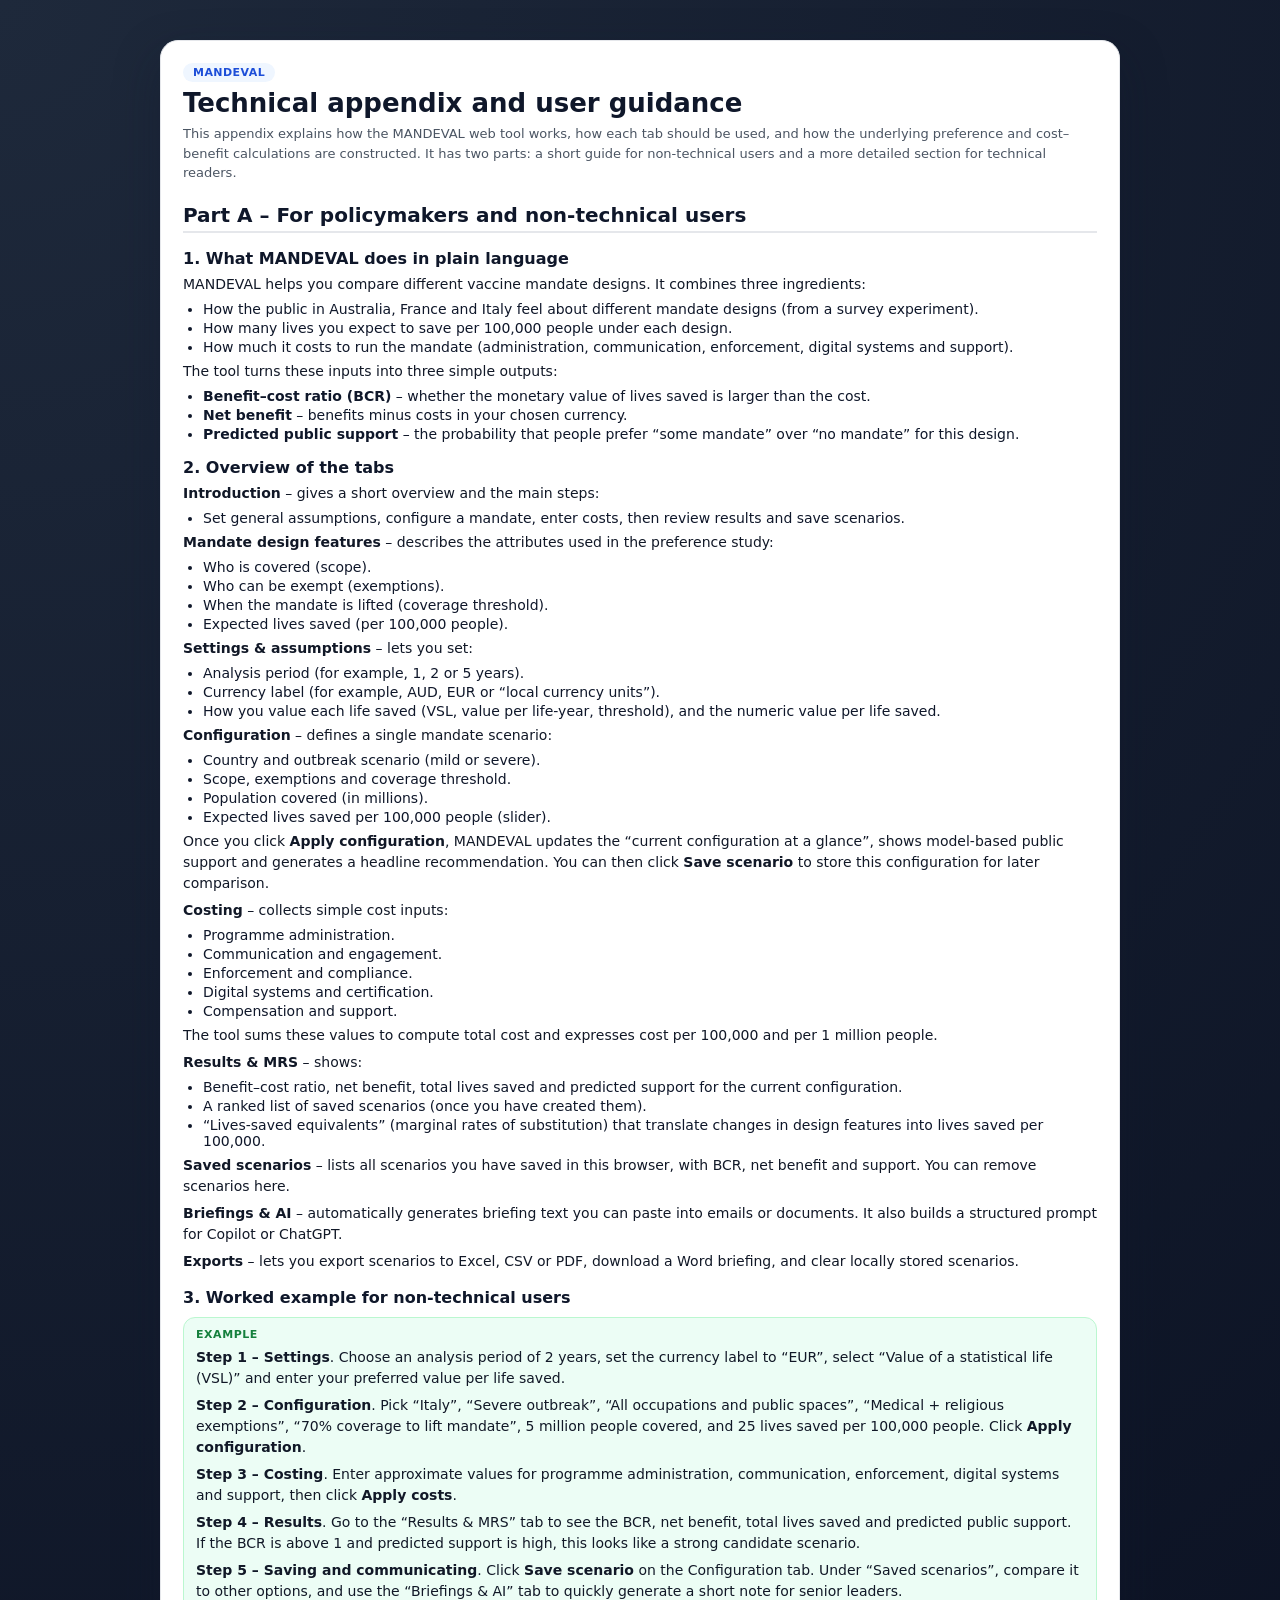
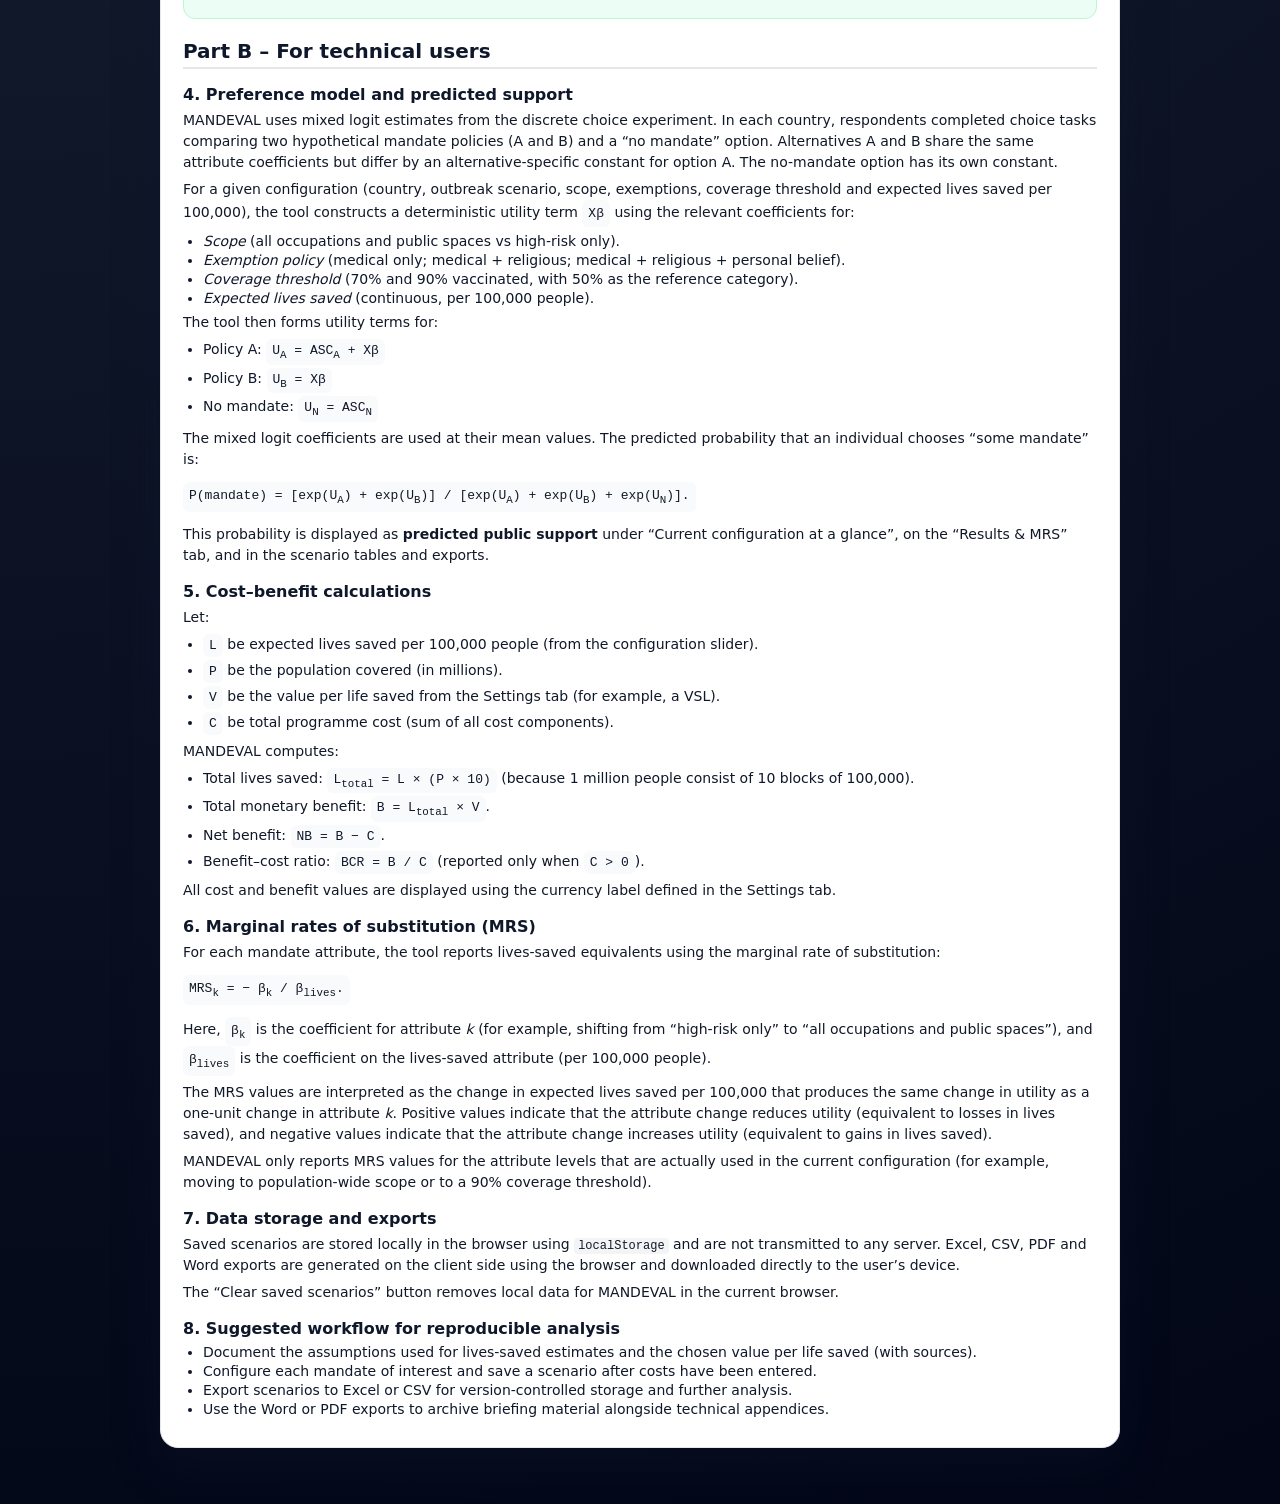
==== technical-appendix.html @ 9d7cfd08 "Add files via upload" ====
<!DOCTYPE html>
<html lang="en">
<head>
  <meta charset="UTF-8">
  <title>MANDEVAL technical appendix</title>
  <meta name="viewport" content="width=device-width, initial-scale=1">
  <style>
    :root {
      --bg: #0F172A;
      --card: #FFFFFF;
      --muted: #6B7280;
      --accent: #2563EB;
    }
    body {
      margin: 0;
      font-family: system-ui, -apple-system, BlinkMacSystemFont, "Segoe UI", sans-serif;
      background: radial-gradient(circle at top left, #1E293B, #020617);
      color: #0F172A;
    }
    .shell {
      max-width: 960px;
      margin: 24px auto 40px;
      padding: 16px;
    }
    .page-card {
      background-color: var(--card);
      border-radius: 18px;
      padding: 20px 22px 24px;
      box-shadow: 0 18px 45px rgba(15, 23, 42, 0.35);
      border: 1px solid #E5E7EB;
    }
    h1 {
      font-size: 26px;
      margin: 0 0 6px;
    }
    h2 {
      font-size: 20px;
      margin: 20px 0 8px;
      border-bottom: 2px solid #E5E7EB;
      padding-bottom: 4px;
    }
    h3 {
      font-size: 16px;
      margin: 16px 0 6px;
    }
    p {
      font-size: 14px;
      line-height: 1.5;
      color: #111827;
      margin: 6px 0;
    }
    .label-pill {
      display: inline-flex;
      align-items: center;
      gap: 6px;
      padding: 3px 10px;
      border-radius: 999px;
      background-color: #EFF6FF;
      color: #1D4ED8;
      font-size: 11px;
      font-weight: 600;
      text-transform: uppercase;
      letter-spacing: 0.04em;
      margin-bottom: 6px;
    }
    .grid-two {
      display: grid;
      grid-template-columns: 1.4fr 1fr;
      gap: 18px;
      margin-top: 10px;
    }
    .highlight-box {
      border-radius: 12px;
      padding: 10px 12px;
      background: #F9FAFB;
      border: 1px solid #E5E7EB;
      font-size: 13px;
    }
    .pill {
      display: inline-block;
      padding: 2px 9px;
      border-radius: 999px;
      background-color: #EEF2FF;
      color: #4338CA;
      font-size: 11px;
      font-weight: 600;
      text-transform: uppercase;
      letter-spacing: 0.04em;
      margin-bottom: 6px;
    }
    ul {
      margin: 6px 0 6px 20px;
      padding: 0;
      font-size: 14px;
    }
    li {
      margin: 3px 0;
    }
    code {
      font-family: ui-monospace, SFMono-Regular, Menlo, Monaco, Consolas, "Liberation Mono", "Courier New", monospace;
      font-size: 12px;
      background-color: #F3F4F6;
      padding: 1px 4px;
      border-radius: 4px;
    }
    .math {
      font-family: ui-monospace, SFMono-Regular, Menlo, Monaco, Consolas, "Liberation Mono", "Courier New", monospace;
      display: inline-block;
      background-color: #F9FAFB;
      padding: 4px 6px;
      border-radius: 6px;
      font-size: 13px;
    }
    .example-box {
      border-radius: 12px;
      padding: 10px 12px;
      background: #ECFDF5;
      border: 1px solid #BBF7D0;
      font-size: 13px;
      margin-top: 10px;
    }
    .example-tag {
      font-size: 11px;
      font-weight: 600;
      text-transform: uppercase;
      letter-spacing: 0.05em;
      color: #15803D;
      margin-bottom: 2px;
    }
    .tab-name {
      font-weight: 600;
    }
    @media (max-width: 768px){
      .grid-two {
        grid-template-columns: 1fr;
      }
      .page-card {
        padding: 16px 14px 20px;
      }
      .shell {
        padding: 10px;
      }
    }
  </style>
</head>
<body>
  <div class="shell">
    <div class="page-card">
      <div class="label-pill">MANDEVAL</div>
      <h1>Technical appendix and user guidance</h1>
      <p style="font-size:13px;color:#4B5563;">
        This appendix explains how the MANDEVAL web tool works, how each tab should be used, and how
        the underlying preference and cost–benefit calculations are constructed. It has two parts:
        a short guide for non-technical users and a more detailed section for technical readers.
      </p>

      <h2>Part A – For policymakers and non-technical users</h2>

      <h3>1. What MANDEVAL does in plain language</h3>
      <p>
        MANDEVAL helps you compare different vaccine mandate designs. It combines three ingredients:
      </p>
      <ul>
        <li>How the public in Australia, France and Italy feel about different mandate designs (from a survey experiment).</li>
        <li>How many lives you expect to save per 100,000 people under each design.</li>
        <li>How much it costs to run the mandate (administration, communication, enforcement, digital systems and support).</li>
      </ul>
      <p>
        The tool turns these inputs into three simple outputs:
      </p>
      <ul>
        <li><strong>Benefit–cost ratio (BCR)</strong> – whether the monetary value of lives saved is larger than the cost.</li>
        <li><strong>Net benefit</strong> – benefits minus costs in your chosen currency.</li>
        <li><strong>Predicted public support</strong> – the probability that people prefer “some mandate” over “no mandate” for this design.</li>
      </ul>

      <h3>2. Overview of the tabs</h3>

      <p><span class="tab-name">Introduction</span> – gives a short overview and the main steps:</p>
      <ul>
        <li>Set general assumptions, configure a mandate, enter costs, then review results and save scenarios.</li>
      </ul>

      <p><span class="tab-name">Mandate design features</span> – describes the attributes used in the preference study:</p>
      <ul>
        <li>Who is covered (scope).</li>
        <li>Who can be exempt (exemptions).</li>
        <li>When the mandate is lifted (coverage threshold).</li>
        <li>Expected lives saved (per 100,000 people).</li>
      </ul>

      <p><span class="tab-name">Settings &amp; assumptions</span> – lets you set:</p>
      <ul>
        <li>Analysis period (for example, 1, 2 or 5 years).</li>
        <li>Currency label (for example, AUD, EUR or “local currency units”).</li>
        <li>How you value each life saved (VSL, value per life-year, threshold), and the numeric value per life saved.</li>
      </ul>

      <p><span class="tab-name">Configuration</span> – defines a single mandate scenario:</p>
      <ul>
        <li>Country and outbreak scenario (mild or severe).</li>
        <li>Scope, exemptions and coverage threshold.</li>
        <li>Population covered (in millions).</li>
        <li>Expected lives saved per 100,000 people (slider).</li>
      </ul>
      <p>
        Once you click <strong>Apply configuration</strong>, MANDEVAL updates the “current configuration at a glance”,
        shows model-based public support and generates a headline recommendation. You can then click
        <strong>Save scenario</strong> to store this configuration for later comparison.
      </p>

      <p><span class="tab-name">Costing</span> – collects simple cost inputs:</p>
      <ul>
        <li>Programme administration.</li>
        <li>Communication and engagement.</li>
        <li>Enforcement and compliance.</li>
        <li>Digital systems and certification.</li>
        <li>Compensation and support.</li>
      </ul>
      <p>
        The tool sums these values to compute total cost and expresses cost per 100,000 and per 1 million people.
      </p>

      <p><span class="tab-name">Results &amp; MRS</span> – shows:</p>
      <ul>
        <li>Benefit–cost ratio, net benefit, total lives saved and predicted support for the current configuration.</li>
        <li>A ranked list of saved scenarios (once you have created them).</li>
        <li>“Lives-saved equivalents” (marginal rates of substitution) that translate changes in design features into lives saved per 100,000.</li>
      </ul>

      <p><span class="tab-name">Saved scenarios</span> – lists all scenarios you have saved in this browser, with BCR, net benefit and support. You can remove scenarios here.</p>

      <p><span class="tab-name">Briefings &amp; AI</span> – automatically generates briefing text you can paste into emails or documents. It also builds a structured prompt for Copilot or ChatGPT.</p>

      <p><span class="tab-name">Exports</span> – lets you export scenarios to Excel, CSV or PDF, download a Word briefing, and clear locally stored scenarios.</p>

      <h3>3. Worked example for non-technical users</h3>

      <div class="example-box">
        <div class="example-tag">Example</div>
        <p><strong>Step 1 – Settings</strong>. Choose an analysis period of 2 years, set the currency label to “EUR”, select “Value of a statistical life (VSL)” and enter your preferred value per life saved.</p>
        <p><strong>Step 2 – Configuration</strong>. Pick “Italy”, “Severe outbreak”, “All occupations and public spaces”, “Medical + religious exemptions”, “70% coverage to lift mandate”, 5 million people covered, and 25 lives saved per 100,000 people. Click <strong>Apply configuration</strong>.</p>
        <p><strong>Step 3 – Costing</strong>. Enter approximate values for programme administration, communication, enforcement, digital systems and support, then click <strong>Apply costs</strong>.</p>
        <p><strong>Step 4 – Results</strong>. Go to the “Results &amp; MRS” tab to see the BCR, net benefit, total lives saved and predicted public support. If the BCR is above 1 and predicted support is high, this looks like a strong candidate scenario.</p>
        <p><strong>Step 5 – Saving and communicating</strong>. Click <strong>Save scenario</strong> on the Configuration tab. Under “Saved scenarios”, compare it to other options, and use the “Briefings &amp; AI” tab to quickly generate a short note for senior leaders.</p>
      </div>

      <h2>Part B – For technical users</h2>

      <h3>4. Preference model and predicted support</h3>
      <p>
        MANDEVAL uses mixed logit estimates from the discrete choice experiment. In each country,
        respondents completed choice tasks comparing two hypothetical mandate policies (A and B) and a
        “no mandate” option. Alternatives A and B share the same attribute coefficients but differ by an
        alternative-specific constant for option A. The no-mandate option has its own constant.
      </p>
      <p>
        For a given configuration (country, outbreak scenario, scope, exemptions, coverage threshold and
        expected lives saved per 100,000), the tool constructs a deterministic utility term
        <span class="math">Xβ</span> using the relevant coefficients for:
      </p>
      <ul>
        <li><em>Scope</em> (all occupations and public spaces vs high-risk only).</li>
        <li><em>Exemption policy</em> (medical only; medical + religious; medical + religious + personal belief).</li>
        <li><em>Coverage threshold</em> (70% and 90% vaccinated, with 50% as the reference category).</li>
        <li><em>Expected lives saved</em> (continuous, per 100,000 people).</li>
      </ul>
      <p>
        The tool then forms utility terms for:
      </p>
      <ul>
        <li>Policy A: <span class="math">U<sub>A</sub> = ASC<sub>A</sub> + Xβ</span></li>
        <li>Policy B: <span class="math">U<sub>B</sub> = Xβ</span></li>
        <li>No mandate: <span class="math">U<sub>N</sub> = ASC<sub>N</sub></span></li>
      </ul>
      <p>
        The mixed logit coefficients are used at their mean values. The predicted probability that an
        individual chooses “some mandate” is:
      </p>
      <p class="math">
        P(mandate) = [exp(U<sub>A</sub>) + exp(U<sub>B</sub>)] / [exp(U<sub>A</sub>) + exp(U<sub>B</sub>) + exp(U<sub>N</sub>)].
      </p>
      <p>
        This probability is displayed as <strong>predicted public support</strong> under “Current configuration at a
        glance”, on the “Results &amp; MRS” tab, and in the scenario tables and exports.
      </p>

      <h3>5. Cost–benefit calculations</h3>
      <p>
        Let:
      </p>
      <ul>
        <li><span class="math">L</span> be expected lives saved per 100,000 people (from the configuration slider).</li>
        <li><span class="math">P</span> be the population covered (in millions).</li>
        <li><span class="math">V</span> be the value per life saved from the Settings tab (for example, a VSL).</li>
        <li><span class="math">C</span> be total programme cost (sum of all cost components).</li>
      </ul>
      <p>
        MANDEVAL computes:
      </p>
      <ul>
        <li>Total lives saved: <span class="math">L<sub>total</sub> = L × (P × 10)</span> (because 1 million people consist of 10 blocks of 100,000).</li>
        <li>Total monetary benefit: <span class="math">B = L<sub>total</sub> × V</span>.</li>
        <li>Net benefit: <span class="math">NB = B − C</span>.</li>
        <li>Benefit–cost ratio: <span class="math">BCR = B / C</span> (reported only when <span class="math">C &gt; 0</span>).</li>
      </ul>
      <p>
        All cost and benefit values are displayed using the currency label defined in the Settings tab.
      </p>

      <h3>6. Marginal rates of substitution (MRS)</h3>
      <p>
        For each mandate attribute, the tool reports lives-saved equivalents using the marginal rate of
        substitution:
      </p>
      <p class="math">
        MRS<sub>k</sub> = − β<sub>k</sub> / β<sub>lives</sub>.
      </p>
      <p>
        Here, <span class="math">β<sub>k</sub></span> is the coefficient for attribute <em>k</em> (for example, shifting from
        “high-risk only” to “all occupations and public spaces”), and
        <span class="math">β<sub>lives</sub></span> is the coefficient on the lives-saved attribute (per 100,000 people).
      </p>
      <p>
        The MRS values are interpreted as the change in expected lives saved per 100,000 that produces
        the same change in utility as a one-unit change in attribute <em>k</em>. Positive values indicate that the
        attribute change reduces utility (equivalent to losses in lives saved), and negative values indicate
        that the attribute change increases utility (equivalent to gains in lives saved).
      </p>
      <p>
        MANDEVAL only reports MRS values for the attribute levels that are actually used in the current
        configuration (for example, moving to population-wide scope or to a 90% coverage threshold).
      </p>

      <h3>7. Data storage and exports</h3>
      <p>
        Saved scenarios are stored locally in the browser using <code>localStorage</code> and are not transmitted
        to any server. Excel, CSV, PDF and Word exports are generated on the client side using the
        browser and downloaded directly to the user’s device.
      </p>
      <p>
        The “Clear saved scenarios” button removes local data for MANDEVAL in the current browser.
      </p>

      <h3>8. Suggested workflow for reproducible analysis</h3>
      <ul>
        <li>Document the assumptions used for lives-saved estimates and the chosen value per life saved (with sources).</li>
        <li>Configure each mandate of interest and save a scenario after costs have been entered.</li>
        <li>Export scenarios to Excel or CSV for version-controlled storage and further analysis.</li>
        <li>Use the Word or PDF exports to archive briefing material alongside technical appendices.</li>
      </ul>

    </div>
  </div>
</body>
</html>
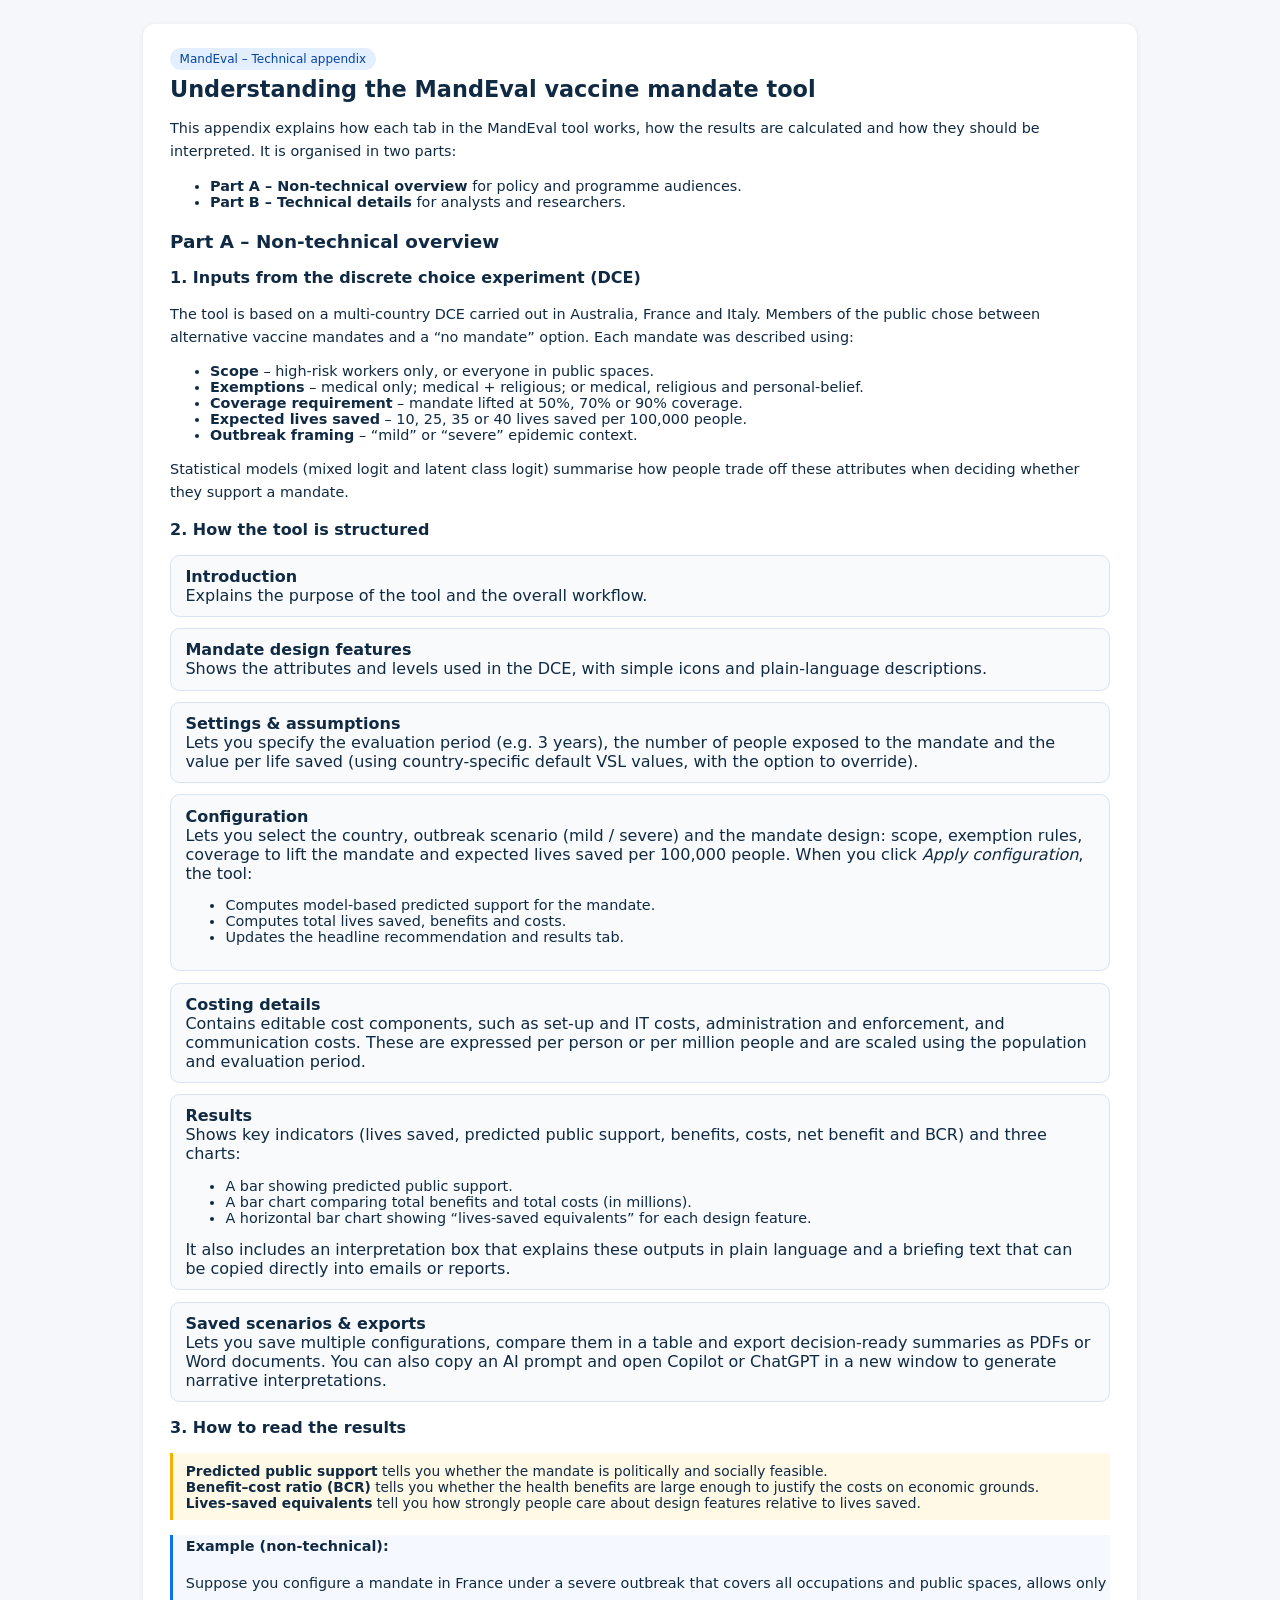
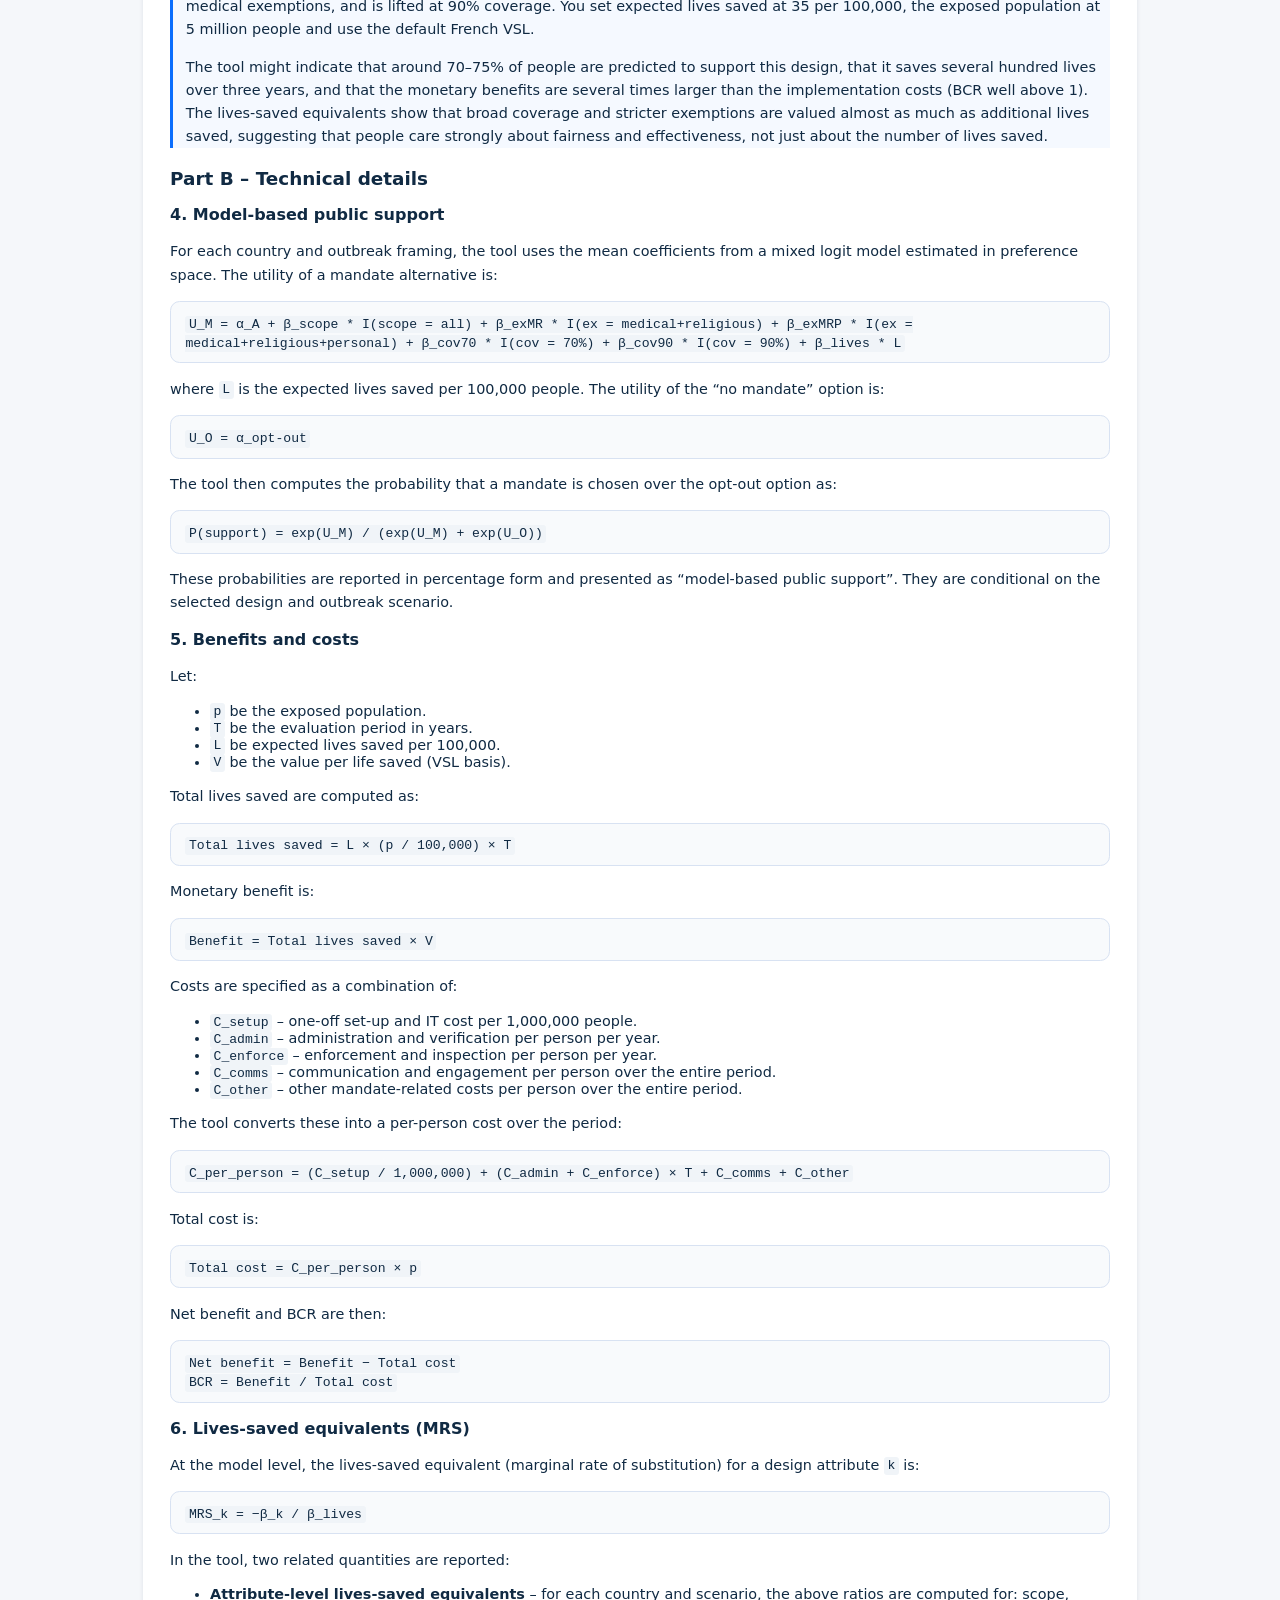
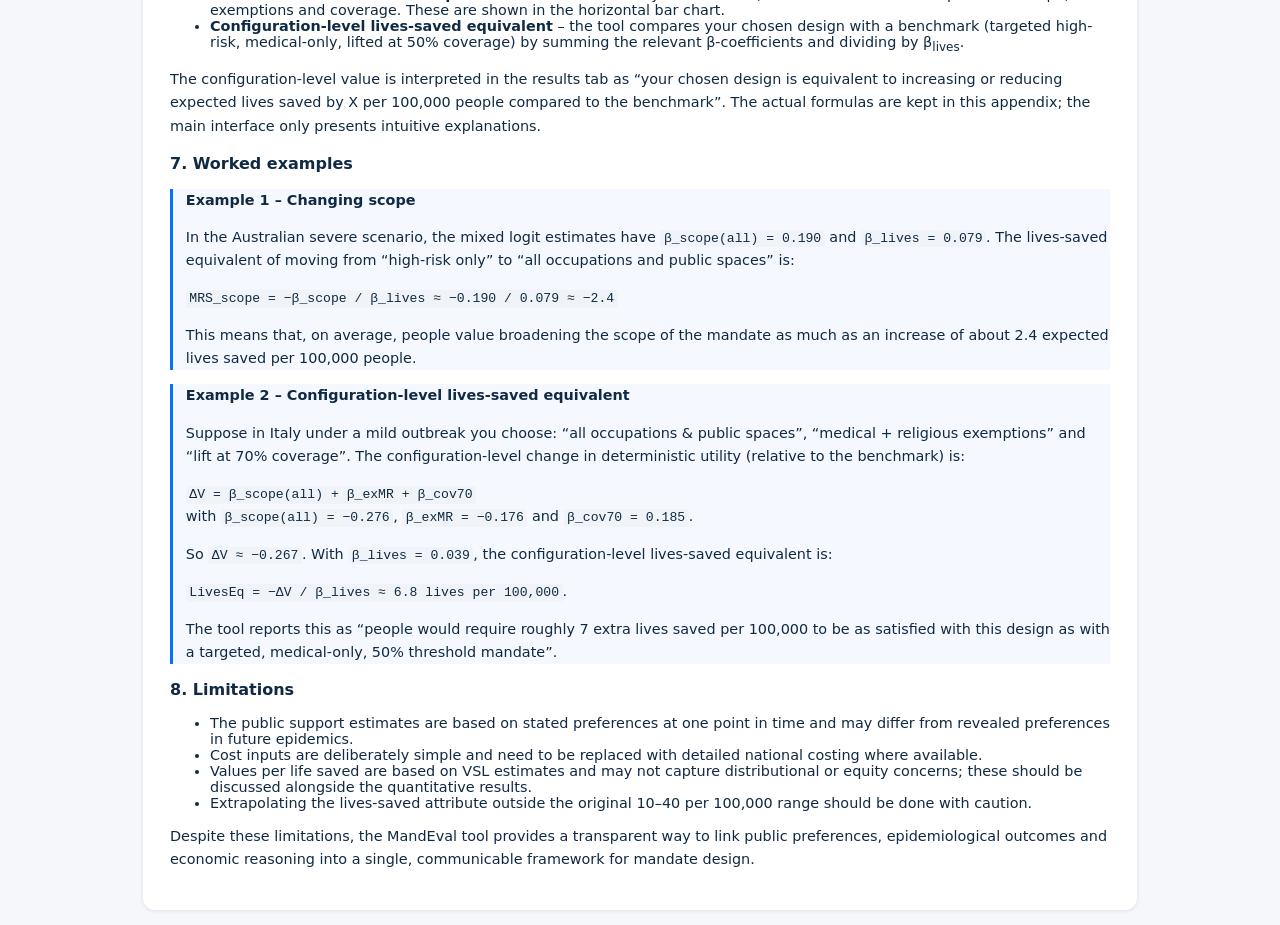
==== commit 2ba431fd: "Update technical-appendix.html" ====
--- a/technical-appendix.html
+++ b/technical-appendix.html
@@ -1,356 +1,373 @@
 <!DOCTYPE html>
 <html lang="en">
 <head>
-  <meta charset="UTF-8">
-  <title>MANDEVAL technical appendix</title>
-  <meta name="viewport" content="width=device-width, initial-scale=1">
-  <style>
-    :root {
-      --bg: #0F172A;
-      --card: #FFFFFF;
-      --muted: #6B7280;
-      --accent: #2563EB;
-    }
-    body {
-      margin: 0;
-      font-family: system-ui, -apple-system, BlinkMacSystemFont, "Segoe UI", sans-serif;
-      background: radial-gradient(circle at top left, #1E293B, #020617);
-      color: #0F172A;
-    }
-    .shell {
-      max-width: 960px;
-      margin: 24px auto 40px;
-      padding: 16px;
-    }
-    .page-card {
-      background-color: var(--card);
-      border-radius: 18px;
-      padding: 20px 22px 24px;
-      box-shadow: 0 18px 45px rgba(15, 23, 42, 0.35);
-      border: 1px solid #E5E7EB;
-    }
-    h1 {
-      font-size: 26px;
-      margin: 0 0 6px;
-    }
-    h2 {
-      font-size: 20px;
-      margin: 20px 0 8px;
-      border-bottom: 2px solid #E5E7EB;
-      padding-bottom: 4px;
-    }
-    h3 {
-      font-size: 16px;
-      margin: 16px 0 6px;
-    }
-    p {
-      font-size: 14px;
-      line-height: 1.5;
-      color: #111827;
-      margin: 6px 0;
-    }
-    .label-pill {
-      display: inline-flex;
-      align-items: center;
-      gap: 6px;
-      padding: 3px 10px;
-      border-radius: 999px;
-      background-color: #EFF6FF;
-      color: #1D4ED8;
-      font-size: 11px;
-      font-weight: 600;
-      text-transform: uppercase;
-      letter-spacing: 0.04em;
-      margin-bottom: 6px;
-    }
-    .grid-two {
-      display: grid;
-      grid-template-columns: 1.4fr 1fr;
-      gap: 18px;
-      margin-top: 10px;
-    }
-    .highlight-box {
-      border-radius: 12px;
-      padding: 10px 12px;
-      background: #F9FAFB;
-      border: 1px solid #E5E7EB;
-      font-size: 13px;
-    }
-    .pill {
-      display: inline-block;
-      padding: 2px 9px;
-      border-radius: 999px;
-      background-color: #EEF2FF;
-      color: #4338CA;
-      font-size: 11px;
-      font-weight: 600;
-      text-transform: uppercase;
-      letter-spacing: 0.04em;
-      margin-bottom: 6px;
-    }
-    ul {
-      margin: 6px 0 6px 20px;
-      padding: 0;
-      font-size: 14px;
-    }
-    li {
-      margin: 3px 0;
-    }
-    code {
-      font-family: ui-monospace, SFMono-Regular, Menlo, Monaco, Consolas, "Liberation Mono", "Courier New", monospace;
-      font-size: 12px;
-      background-color: #F3F4F6;
-      padding: 1px 4px;
-      border-radius: 4px;
-    }
-    .math {
-      font-family: ui-monospace, SFMono-Regular, Menlo, Monaco, Consolas, "Liberation Mono", "Courier New", monospace;
-      display: inline-block;
-      background-color: #F9FAFB;
-      padding: 4px 6px;
-      border-radius: 6px;
-      font-size: 13px;
-    }
-    .example-box {
-      border-radius: 12px;
-      padding: 10px 12px;
-      background: #ECFDF5;
-      border: 1px solid #BBF7D0;
-      font-size: 13px;
-      margin-top: 10px;
-    }
-    .example-tag {
-      font-size: 11px;
-      font-weight: 600;
-      text-transform: uppercase;
-      letter-spacing: 0.05em;
-      color: #15803D;
-      margin-bottom: 2px;
-    }
-    .tab-name {
-      font-weight: 600;
-    }
-    @media (max-width: 768px){
-      .grid-two {
-        grid-template-columns: 1fr;
-      }
-      .page-card {
-        padding: 16px 14px 20px;
-      }
-      .shell {
-        padding: 10px;
-      }
-    }
-  </style>
+    <meta charset="UTF-8">
+    <title>MandEval – Technical Appendix</title>
+    <meta name="viewport" content="width=device-width, initial-scale=1">
+    <style>
+        body {
+            font-family: system-ui, -apple-system, BlinkMacSystemFont, "Segoe UI",
+            "Roboto", "Helvetica Neue", Arial, sans-serif;
+            background: #f5f7fa;
+            color: #102a43;
+            margin: 0;
+            padding: 1.5rem;
+        }
+        .container {
+            max-width: 940px;
+            margin: 0 auto;
+            background: #ffffff;
+            border-radius: 0.75rem;
+            padding: 1.5rem 1.7rem;
+            box-shadow: 0 1px 4px rgba(15, 34, 58, 0.1);
+        }
+        h1, h2, h3 {
+            margin-top: 0;
+        }
+        h1 {
+            font-size: 1.4rem;
+        }
+        h2 {
+            font-size: 1.15rem;
+            margin-top: 1.3rem;
+        }
+        h3 {
+            font-size: 1rem;
+            margin-top: 1rem;
+        }
+        p {
+            font-size: 0.9rem;
+            line-height: 1.6;
+        }
+        .pill {
+            display: inline-block;
+            padding: 0.25rem 0.6rem;
+            border-radius: 999px;
+            font-size: 0.75rem;
+            background: #e3efff;
+            color: #03449e;
+            margin-bottom: 0.4rem;
+        }
+        .highlight {
+            background: #fff9e6;
+            border-left: 3px solid #f6b100;
+            padding: 0.6rem 0.8rem;
+            margin: 0.7rem 0;
+            font-size: 0.86rem;
+        }
+        .box {
+            border-radius: 0.6rem;
+            border: 1px solid #d8e2f2;
+            padding: 0.7rem 0.9rem;
+            margin: 0.7rem 0;
+            background: #f8fafc;
+        }
+        ul {
+            font-size: 0.9rem;
+        }
+        code {
+            font-family: "SF Mono", Menlo, Consolas, monospace;
+            font-size: 0.82rem;
+            background: #f0f4f8;
+            padding: 0.08rem 0.22rem;
+            border-radius: 0.2rem;
+        }
+        .example {
+            border-left: 3px solid #0b6efd;
+            padding-left: 0.8rem;
+            margin: 0.8rem 0;
+            background: #f5f9ff;
+        }
+    </style>
 </head>
 <body>
-  <div class="shell">
-    <div class="page-card">
-      <div class="label-pill">MANDEVAL</div>
-      <h1>Technical appendix and user guidance</h1>
-      <p style="font-size:13px;color:#4B5563;">
-        This appendix explains how the MANDEVAL web tool works, how each tab should be used, and how
-        the underlying preference and cost–benefit calculations are constructed. It has two parts:
-        a short guide for non-technical users and a more detailed section for technical readers.
-      </p>
-
-      <h2>Part A – For policymakers and non-technical users</h2>
-
-      <h3>1. What MANDEVAL does in plain language</h3>
-      <p>
-        MANDEVAL helps you compare different vaccine mandate designs. It combines three ingredients:
-      </p>
-      <ul>
-        <li>How the public in Australia, France and Italy feel about different mandate designs (from a survey experiment).</li>
-        <li>How many lives you expect to save per 100,000 people under each design.</li>
-        <li>How much it costs to run the mandate (administration, communication, enforcement, digital systems and support).</li>
-      </ul>
-      <p>
-        The tool turns these inputs into three simple outputs:
-      </p>
-      <ul>
-        <li><strong>Benefit–cost ratio (BCR)</strong> – whether the monetary value of lives saved is larger than the cost.</li>
-        <li><strong>Net benefit</strong> – benefits minus costs in your chosen currency.</li>
-        <li><strong>Predicted public support</strong> – the probability that people prefer “some mandate” over “no mandate” for this design.</li>
-      </ul>
-
-      <h3>2. Overview of the tabs</h3>
-
-      <p><span class="tab-name">Introduction</span> – gives a short overview and the main steps:</p>
-      <ul>
-        <li>Set general assumptions, configure a mandate, enter costs, then review results and save scenarios.</li>
-      </ul>
-
-      <p><span class="tab-name">Mandate design features</span> – describes the attributes used in the preference study:</p>
-      <ul>
-        <li>Who is covered (scope).</li>
-        <li>Who can be exempt (exemptions).</li>
-        <li>When the mandate is lifted (coverage threshold).</li>
-        <li>Expected lives saved (per 100,000 people).</li>
-      </ul>
-
-      <p><span class="tab-name">Settings &amp; assumptions</span> – lets you set:</p>
-      <ul>
-        <li>Analysis period (for example, 1, 2 or 5 years).</li>
-        <li>Currency label (for example, AUD, EUR or “local currency units”).</li>
-        <li>How you value each life saved (VSL, value per life-year, threshold), and the numeric value per life saved.</li>
-      </ul>
-
-      <p><span class="tab-name">Configuration</span> – defines a single mandate scenario:</p>
-      <ul>
-        <li>Country and outbreak scenario (mild or severe).</li>
-        <li>Scope, exemptions and coverage threshold.</li>
-        <li>Population covered (in millions).</li>
-        <li>Expected lives saved per 100,000 people (slider).</li>
-      </ul>
-      <p>
-        Once you click <strong>Apply configuration</strong>, MANDEVAL updates the “current configuration at a glance”,
-        shows model-based public support and generates a headline recommendation. You can then click
-        <strong>Save scenario</strong> to store this configuration for later comparison.
-      </p>
-
-      <p><span class="tab-name">Costing</span> – collects simple cost inputs:</p>
-      <ul>
-        <li>Programme administration.</li>
-        <li>Communication and engagement.</li>
-        <li>Enforcement and compliance.</li>
-        <li>Digital systems and certification.</li>
-        <li>Compensation and support.</li>
-      </ul>
-      <p>
-        The tool sums these values to compute total cost and expresses cost per 100,000 and per 1 million people.
-      </p>
-
-      <p><span class="tab-name">Results &amp; MRS</span> – shows:</p>
-      <ul>
-        <li>Benefit–cost ratio, net benefit, total lives saved and predicted support for the current configuration.</li>
-        <li>A ranked list of saved scenarios (once you have created them).</li>
-        <li>“Lives-saved equivalents” (marginal rates of substitution) that translate changes in design features into lives saved per 100,000.</li>
-      </ul>
-
-      <p><span class="tab-name">Saved scenarios</span> – lists all scenarios you have saved in this browser, with BCR, net benefit and support. You can remove scenarios here.</p>
-
-      <p><span class="tab-name">Briefings &amp; AI</span> – automatically generates briefing text you can paste into emails or documents. It also builds a structured prompt for Copilot or ChatGPT.</p>
-
-      <p><span class="tab-name">Exports</span> – lets you export scenarios to Excel, CSV or PDF, download a Word briefing, and clear locally stored scenarios.</p>
-
-      <h3>3. Worked example for non-technical users</h3>
-
-      <div class="example-box">
-        <div class="example-tag">Example</div>
-        <p><strong>Step 1 – Settings</strong>. Choose an analysis period of 2 years, set the currency label to “EUR”, select “Value of a statistical life (VSL)” and enter your preferred value per life saved.</p>
-        <p><strong>Step 2 – Configuration</strong>. Pick “Italy”, “Severe outbreak”, “All occupations and public spaces”, “Medical + religious exemptions”, “70% coverage to lift mandate”, 5 million people covered, and 25 lives saved per 100,000 people. Click <strong>Apply configuration</strong>.</p>
-        <p><strong>Step 3 – Costing</strong>. Enter approximate values for programme administration, communication, enforcement, digital systems and support, then click <strong>Apply costs</strong>.</p>
-        <p><strong>Step 4 – Results</strong>. Go to the “Results &amp; MRS” tab to see the BCR, net benefit, total lives saved and predicted public support. If the BCR is above 1 and predicted support is high, this looks like a strong candidate scenario.</p>
-        <p><strong>Step 5 – Saving and communicating</strong>. Click <strong>Save scenario</strong> on the Configuration tab. Under “Saved scenarios”, compare it to other options, and use the “Briefings &amp; AI” tab to quickly generate a short note for senior leaders.</p>
-      </div>
-
-      <h2>Part B – For technical users</h2>
-
-      <h3>4. Preference model and predicted support</h3>
-      <p>
-        MANDEVAL uses mixed logit estimates from the discrete choice experiment. In each country,
-        respondents completed choice tasks comparing two hypothetical mandate policies (A and B) and a
-        “no mandate” option. Alternatives A and B share the same attribute coefficients but differ by an
-        alternative-specific constant for option A. The no-mandate option has its own constant.
-      </p>
-      <p>
-        For a given configuration (country, outbreak scenario, scope, exemptions, coverage threshold and
-        expected lives saved per 100,000), the tool constructs a deterministic utility term
-        <span class="math">Xβ</span> using the relevant coefficients for:
-      </p>
-      <ul>
-        <li><em>Scope</em> (all occupations and public spaces vs high-risk only).</li>
-        <li><em>Exemption policy</em> (medical only; medical + religious; medical + religious + personal belief).</li>
-        <li><em>Coverage threshold</em> (70% and 90% vaccinated, with 50% as the reference category).</li>
-        <li><em>Expected lives saved</em> (continuous, per 100,000 people).</li>
-      </ul>
-      <p>
-        The tool then forms utility terms for:
-      </p>
-      <ul>
-        <li>Policy A: <span class="math">U<sub>A</sub> = ASC<sub>A</sub> + Xβ</span></li>
-        <li>Policy B: <span class="math">U<sub>B</sub> = Xβ</span></li>
-        <li>No mandate: <span class="math">U<sub>N</sub> = ASC<sub>N</sub></span></li>
-      </ul>
-      <p>
-        The mixed logit coefficients are used at their mean values. The predicted probability that an
-        individual chooses “some mandate” is:
-      </p>
-      <p class="math">
-        P(mandate) = [exp(U<sub>A</sub>) + exp(U<sub>B</sub>)] / [exp(U<sub>A</sub>) + exp(U<sub>B</sub>) + exp(U<sub>N</sub>)].
-      </p>
-      <p>
-        This probability is displayed as <strong>predicted public support</strong> under “Current configuration at a
-        glance”, on the “Results &amp; MRS” tab, and in the scenario tables and exports.
-      </p>
-
-      <h3>5. Cost–benefit calculations</h3>
-      <p>
+<div class="container">
+    <span class="pill">MandEval – Technical appendix</span>
+    <h1>Understanding the MandEval vaccine mandate tool</h1>
+    <p>
+        This appendix explains how each tab in the MandEval tool works, how the results are calculated and how they
+        should be interpreted. It is organised in two parts:
+    </p>
+    <ul>
+        <li><strong>Part A – Non-technical overview</strong> for policy and programme audiences.</li>
+        <li><strong>Part B – Technical details</strong> for analysts and researchers.</li>
+    </ul>
+
+    <h2>Part A – Non-technical overview</h2>
+
+    <h3>1. Inputs from the discrete choice experiment (DCE)</h3>
+    <p>
+        The tool is based on a multi-country DCE carried out in Australia, France and Italy. Members of the public
+        chose between alternative vaccine mandates and a “no mandate” option. Each mandate was described using:
+    </p>
+    <ul>
+        <li><strong>Scope</strong> – high-risk workers only, or everyone in public spaces.</li>
+        <li><strong>Exemptions</strong> – medical only; medical + religious; or medical, religious and personal-belief.</li>
+        <li><strong>Coverage requirement</strong> – mandate lifted at 50%, 70% or 90% coverage.</li>
+        <li><strong>Expected lives saved</strong> – 10, 25, 35 or 40 lives saved per 100,000 people.</li>
+        <li><strong>Outbreak framing</strong> – “mild” or “severe” epidemic context.</li>
+    </ul>
+    <p>
+        Statistical models (mixed logit and latent class logit) summarise how people trade off these attributes
+        when deciding whether they support a mandate.
+    </p>
+
+    <h3>2. How the tool is structured</h3>
+
+    <div class="box">
+        <strong>Introduction</strong><br>
+        Explains the purpose of the tool and the overall workflow.
+    </div>
+
+    <div class="box">
+        <strong>Mandate design features</strong><br>
+        Shows the attributes and levels used in the DCE, with simple icons and plain-language descriptions.
+    </div>
+
+    <div class="box">
+        <strong>Settings &amp; assumptions</strong><br>
+        Lets you specify the evaluation period (e.g. 3 years), the number of people exposed to the mandate and the
+        value per life saved (using country-specific default VSL values, with the option to override).
+    </div>
+
+    <div class="box">
+        <strong>Configuration</strong><br>
+        Lets you select the country, outbreak scenario (mild / severe) and the mandate design:
+        scope, exemption rules, coverage to lift the mandate and expected lives saved per 100,000 people.
+        When you click <em>Apply configuration</em>, the tool:
+        <ul>
+            <li>Computes model-based predicted support for the mandate.</li>
+            <li>Computes total lives saved, benefits and costs.</li>
+            <li>Updates the headline recommendation and results tab.</li>
+        </ul>
+    </div>
+
+    <div class="box">
+        <strong>Costing details</strong><br>
+        Contains editable cost components, such as set-up and IT costs, administration and enforcement,
+        and communication costs. These are expressed per person or per million people and are scaled using the
+        population and evaluation period.
+    </div>
+
+    <div class="box">
+        <strong>Results</strong><br>
+        Shows key indicators (lives saved, predicted public support, benefits, costs, net benefit and BCR) and
+        three charts:
+        <ul>
+            <li>A bar showing predicted public support.</li>
+            <li>A bar chart comparing total benefits and total costs (in millions).</li>
+            <li>A horizontal bar chart showing “lives-saved equivalents” for each design feature.</li>
+        </ul>
+        It also includes an interpretation box that explains these outputs in plain language and a briefing
+        text that can be copied directly into emails or reports.
+    </div>
+
+    <div class="box">
+        <strong>Saved scenarios &amp; exports</strong><br>
+        Lets you save multiple configurations, compare them in a table and export decision-ready summaries
+        as PDFs or Word documents. You can also copy an AI prompt and open Copilot or ChatGPT in a new window
+        to generate narrative interpretations.
+    </div>
+
+    <h3>3. How to read the results</h3>
+
+    <div class="highlight">
+        <strong>Predicted public support</strong> tells you whether the mandate is politically and socially
+        feasible. <br>
+        <strong>Benefit–cost ratio (BCR)</strong> tells you whether the health benefits are large enough
+        to justify the costs on economic grounds. <br>
+        <strong>Lives-saved equivalents</strong> tell you how strongly people care about design features
+        relative to lives saved.
+    </div>
+
+    <div class="example">
+        <p><strong>Example (non-technical):</strong></p>
+        <p>
+            Suppose you configure a mandate in France under a severe outbreak that covers all occupations
+            and public spaces, allows only medical exemptions, and is lifted at 90% coverage. You set expected
+            lives saved at 35 per 100,000, the exposed population at 5 million people and use the default
+            French VSL.
+        </p>
+        <p>
+            The tool might indicate that around 70–75% of people are predicted to support this design, that it
+            saves several hundred lives over three years, and that the monetary benefits are several times larger
+            than the implementation costs (BCR well above 1). The lives-saved equivalents show that broad
+            coverage and stricter exemptions are valued almost as much as additional lives saved, suggesting that
+            people care strongly about fairness and effectiveness, not just about the number of lives saved.
+        </p>
+    </div>
+
+    <h2>Part B – Technical details</h2>
+
+    <h3>4. Model-based public support</h3>
+    <p>
+        For each country and outbreak framing, the tool uses the mean coefficients from a mixed logit model
+        estimated in preference space. The utility of a mandate alternative is:
+    </p>
+    <div class="box">
+        <code>U_M = α_A + β_scope * I(scope = all) + β_exMR * I(ex = medical+religious) + β_exMRP * I(ex = medical+religious+personal) + β_cov70 * I(cov = 70%) + β_cov90 * I(cov = 90%) + β_lives * L</code>
+    </div>
+    <p>
+        where <code>L</code> is the expected lives saved per 100,000 people. The utility of the “no mandate” option is:
+    </p>
+    <div class="box">
+        <code>U_O = α_opt-out</code>
+    </div>
+    <p>
+        The tool then computes the probability that a mandate is chosen over the opt-out option as:
+    </p>
+    <div class="box">
+        <code>P(support) = exp(U_M) / (exp(U_M) + exp(U_O))</code>
+    </div>
+    <p>
+        These probabilities are reported in percentage form and presented as “model-based public support”.
+        They are conditional on the selected design and outbreak scenario.
+    </p>
+
+    <h3>5. Benefits and costs</h3>
+    <p>
         Let:
-      </p>
-      <ul>
-        <li><span class="math">L</span> be expected lives saved per 100,000 people (from the configuration slider).</li>
-        <li><span class="math">P</span> be the population covered (in millions).</li>
-        <li><span class="math">V</span> be the value per life saved from the Settings tab (for example, a VSL).</li>
-        <li><span class="math">C</span> be total programme cost (sum of all cost components).</li>
-      </ul>
-      <p>
-        MANDEVAL computes:
-      </p>
-      <ul>
-        <li>Total lives saved: <span class="math">L<sub>total</sub> = L × (P × 10)</span> (because 1 million people consist of 10 blocks of 100,000).</li>
-        <li>Total monetary benefit: <span class="math">B = L<sub>total</sub> × V</span>.</li>
-        <li>Net benefit: <span class="math">NB = B − C</span>.</li>
-        <li>Benefit–cost ratio: <span class="math">BCR = B / C</span> (reported only when <span class="math">C &gt; 0</span>).</li>
-      </ul>
-      <p>
-        All cost and benefit values are displayed using the currency label defined in the Settings tab.
-      </p>
-
-      <h3>6. Marginal rates of substitution (MRS)</h3>
-      <p>
-        For each mandate attribute, the tool reports lives-saved equivalents using the marginal rate of
-        substitution:
-      </p>
-      <p class="math">
-        MRS<sub>k</sub> = − β<sub>k</sub> / β<sub>lives</sub>.
-      </p>
-      <p>
-        Here, <span class="math">β<sub>k</sub></span> is the coefficient for attribute <em>k</em> (for example, shifting from
-        “high-risk only” to “all occupations and public spaces”), and
-        <span class="math">β<sub>lives</sub></span> is the coefficient on the lives-saved attribute (per 100,000 people).
-      </p>
-      <p>
-        The MRS values are interpreted as the change in expected lives saved per 100,000 that produces
-        the same change in utility as a one-unit change in attribute <em>k</em>. Positive values indicate that the
-        attribute change reduces utility (equivalent to losses in lives saved), and negative values indicate
-        that the attribute change increases utility (equivalent to gains in lives saved).
-      </p>
-      <p>
-        MANDEVAL only reports MRS values for the attribute levels that are actually used in the current
-        configuration (for example, moving to population-wide scope or to a 90% coverage threshold).
-      </p>
-
-      <h3>7. Data storage and exports</h3>
-      <p>
-        Saved scenarios are stored locally in the browser using <code>localStorage</code> and are not transmitted
-        to any server. Excel, CSV, PDF and Word exports are generated on the client side using the
-        browser and downloaded directly to the user’s device.
-      </p>
-      <p>
-        The “Clear saved scenarios” button removes local data for MANDEVAL in the current browser.
-      </p>
-
-      <h3>8. Suggested workflow for reproducible analysis</h3>
-      <ul>
-        <li>Document the assumptions used for lives-saved estimates and the chosen value per life saved (with sources).</li>
-        <li>Configure each mandate of interest and save a scenario after costs have been entered.</li>
-        <li>Export scenarios to Excel or CSV for version-controlled storage and further analysis.</li>
-        <li>Use the Word or PDF exports to archive briefing material alongside technical appendices.</li>
-      </ul>
-
-    </div>
-  </div>
+    </p>
+    <ul>
+        <li><code>p</code> be the exposed population.</li>
+        <li><code>T</code> be the evaluation period in years.</li>
+        <li><code>L</code> be expected lives saved per 100,000.</li>
+        <li><code>V</code> be the value per life saved (VSL basis).</li>
+    </ul>
+    <p>
+        Total lives saved are computed as:
+    </p>
+    <div class="box">
+        <code>Total lives saved = L × (p / 100,000) × T</code>
+    </div>
+    <p>
+        Monetary benefit is:
+    </p>
+    <div class="box">
+        <code>Benefit = Total lives saved × V</code>
+    </div>
+    <p>
+        Costs are specified as a combination of:
+    </p>
+    <ul>
+        <li><code>C_setup</code> – one-off set-up and IT cost per 1,000,000 people.</li>
+        <li><code>C_admin</code> – administration and verification per person per year.</li>
+        <li><code>C_enforce</code> – enforcement and inspection per person per year.</li>
+        <li><code>C_comms</code> – communication and engagement per person over the entire period.</li>
+        <li><code>C_other</code> – other mandate-related costs per person over the entire period.</li>
+    </ul>
+    <p>
+        The tool converts these into a per-person cost over the period:
+    </p>
+    <div class="box">
+        <code>C_per_person = (C_setup / 1,000,000) + (C_admin + C_enforce) × T + C_comms + C_other</code>
+    </div>
+    <p>
+        Total cost is:
+    </p>
+    <div class="box">
+        <code>Total cost = C_per_person × p</code>
+    </div>
+    <p>
+        Net benefit and BCR are then:
+    </p>
+    <div class="box">
+        <code>Net benefit = Benefit − Total cost</code><br>
+        <code>BCR = Benefit / Total cost</code>
+    </div>
+
+    <h3>6. Lives-saved equivalents (MRS)</h3>
+    <p>
+        At the model level, the lives-saved equivalent (marginal rate of substitution) for a design attribute
+        <code>k</code> is:
+    </p>
+    <div class="box">
+        <code>MRS_k = −β_k / β_lives</code>
+    </div>
+    <p>
+        In the tool, two related quantities are reported:
+    </p>
+    <ul>
+        <li>
+            <strong>Attribute-level lives-saved equivalents</strong> –
+            for each country and scenario, the above ratios are computed for:
+            scope, exemptions and coverage. These are shown in the horizontal bar chart.
+        </li>
+        <li>
+            <strong>Configuration-level lives-saved equivalent</strong> –
+            the tool compares your chosen design with a benchmark (targeted high-risk, medical-only,
+            lifted at 50% coverage) by summing the relevant β-coefficients and dividing by β<sub>lives</sub>.
+        </li>
+    </ul>
+    <p>
+        The configuration-level value is interpreted in the results tab as “your chosen design is equivalent
+        to increasing or reducing expected lives saved by X per 100,000 people compared to the benchmark”.
+        The actual formulas are kept in this appendix; the main interface only presents intuitive explanations.
+    </p>
+
+    <h3>7. Worked examples</h3>
+
+    <div class="example">
+        <p><strong>Example 1 – Changing scope</strong></p>
+        <p>
+            In the Australian severe scenario, the mixed logit estimates have
+            <code>β_scope(all) = 0.190</code> and <code>β_lives = 0.079</code>.
+            The lives-saved equivalent of moving from “high-risk only” to “all occupations and public spaces” is:
+        </p>
+        <p><code>MRS_scope = −β_scope / β_lives ≈ −0.190 / 0.079 ≈ −2.4</code></p>
+        <p>
+            This means that, on average, people value broadening the scope of the mandate as much as an increase
+            of about 2.4 expected lives saved per 100,000 people.
+        </p>
+    </div>
+
+    <div class="example">
+        <p><strong>Example 2 – Configuration-level lives-saved equivalent</strong></p>
+        <p>
+            Suppose in Italy under a mild outbreak you choose:
+            “all occupations &amp; public spaces”, “medical + religious exemptions” and “lift at 70% coverage”.
+            The configuration-level change in deterministic utility (relative to the benchmark) is:
+        </p>
+        <p>
+            <code>ΔV = β_scope(all) + β_exMR + β_cov70</code><br>
+            with <code>β_scope(all) = −0.276</code>, <code>β_exMR = −0.176</code> and <code>β_cov70 = 0.185</code>.
+        </p>
+        <p>
+            So <code>ΔV ≈ −0.267</code>. With <code>β_lives = 0.039</code>, the configuration-level lives-saved
+            equivalent is:
+        </p>
+        <p>
+            <code>LivesEq = −ΔV / β_lives ≈ 6.8 lives per 100,000</code>.
+        </p>
+        <p>
+            The tool reports this as “people would require roughly 7 extra lives saved per 100,000 to be as satisfied
+            with this design as with a targeted, medical-only, 50% threshold mandate”.
+        </p>
+    </div>
+
+    <h3>8. Limitations</h3>
+    <ul>
+        <li>
+            The public support estimates are based on stated preferences at one point in time and may differ from
+            revealed preferences in future epidemics.
+        </li>
+        <li>
+            Cost inputs are deliberately simple and need to be replaced with detailed national costing where available.
+        </li>
+        <li>
+            Values per life saved are based on VSL estimates and may not capture distributional or equity concerns;
+            these should be discussed alongside the quantitative results.
+        </li>
+        <li>
+            Extrapolating the lives-saved attribute outside the original 10–40 per 100,000 range should be done
+            with caution.
+        </li>
+    </ul>
+
+    <p>
+        Despite these limitations, the MandEval tool provides a transparent way to link public preferences,
+        epidemiological outcomes and economic reasoning into a single, communicable framework for mandate design.
+    </p>
+</div>
 </body>
 </html>
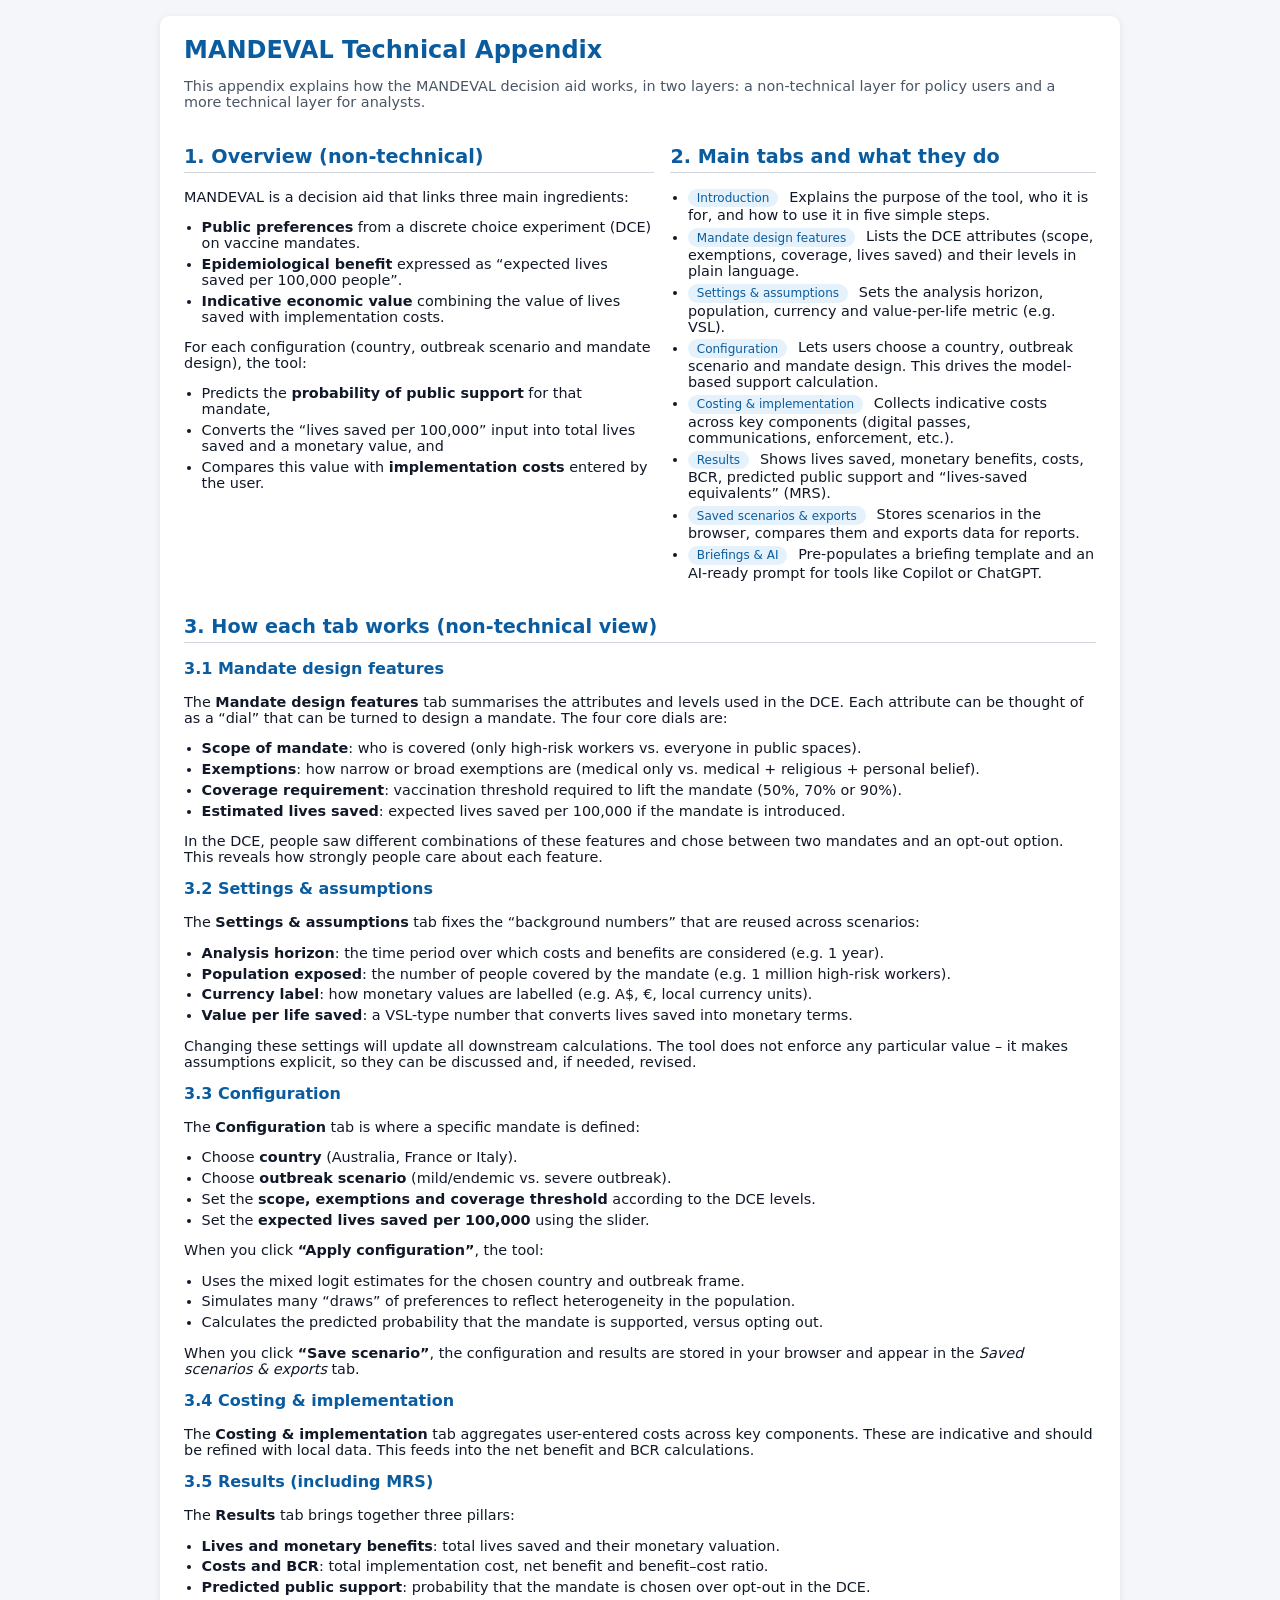
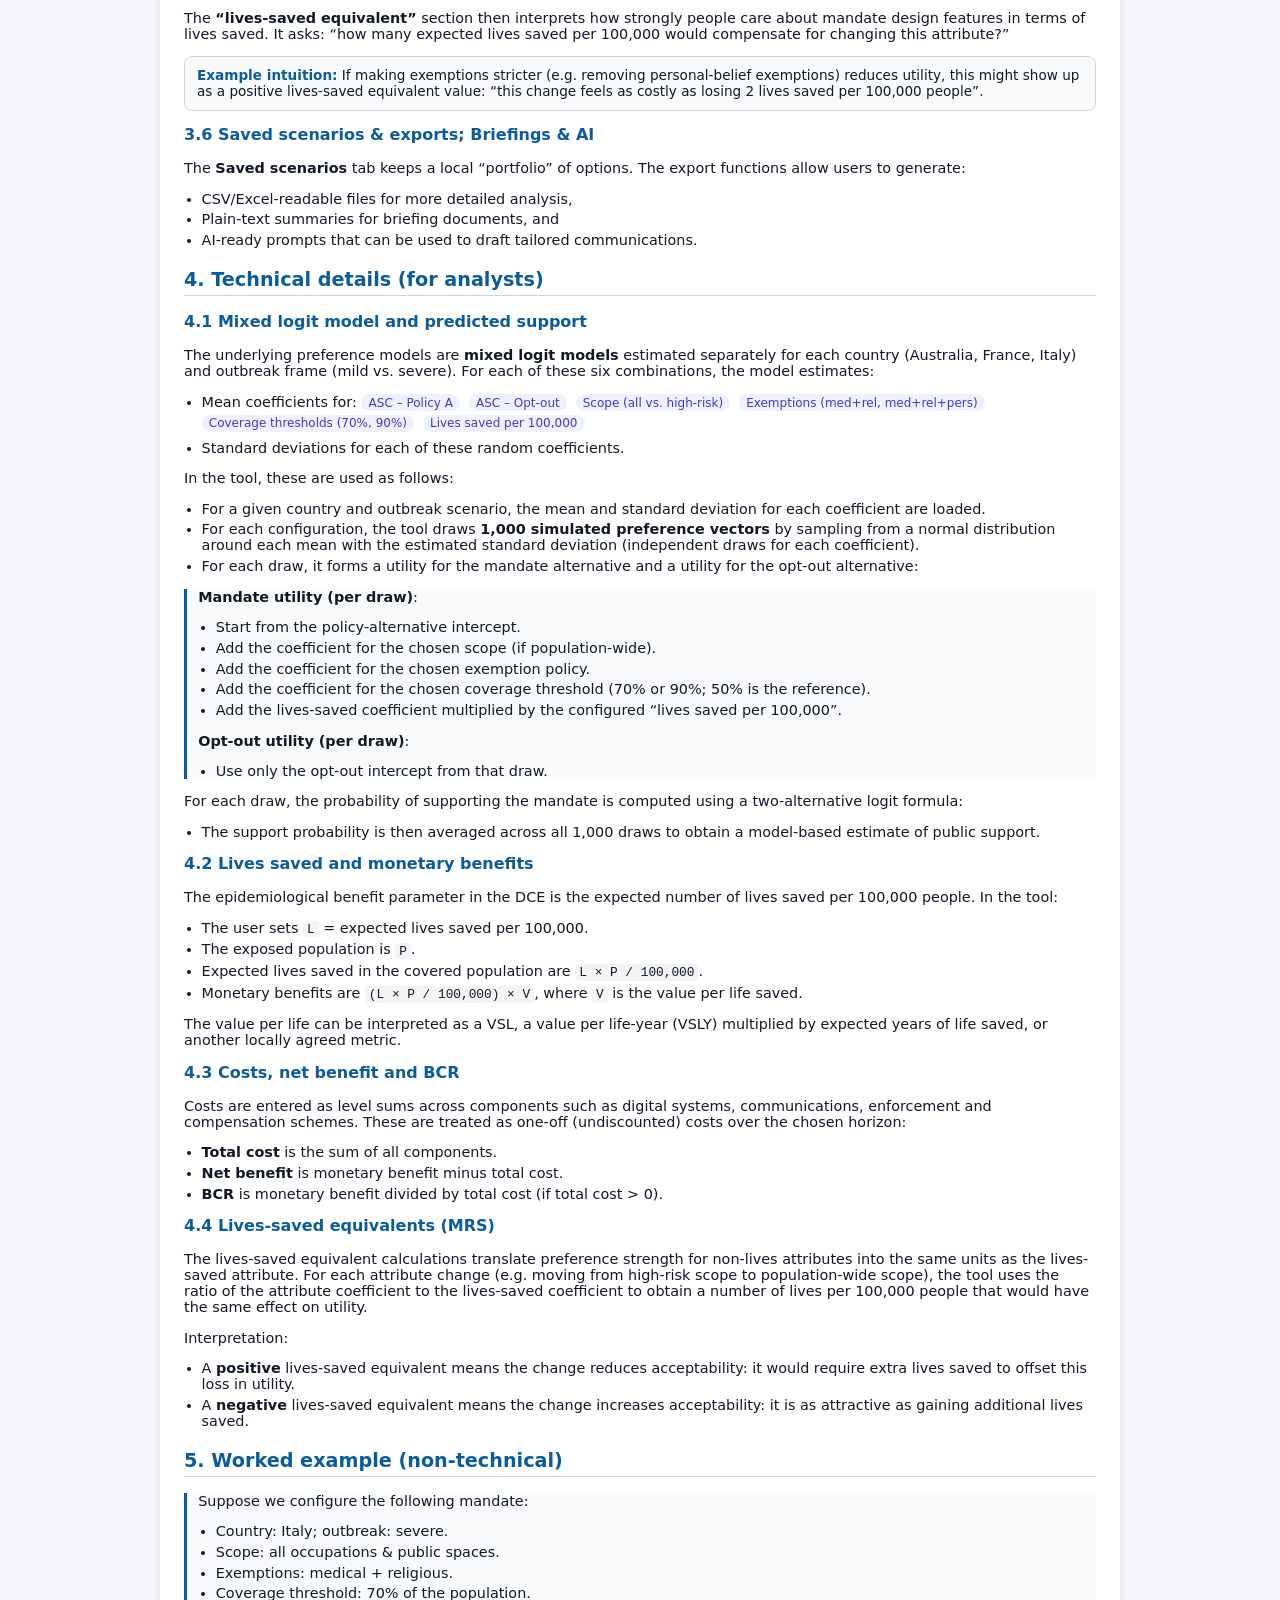
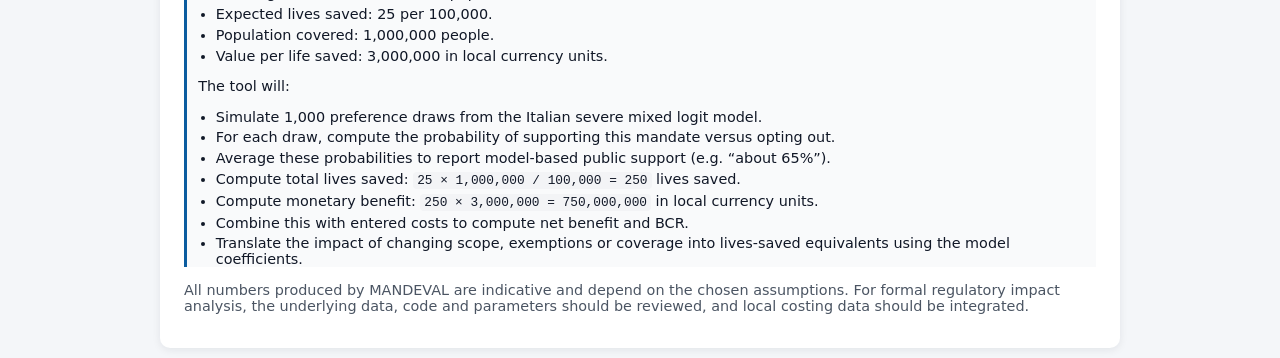
==== commit ddbee5ba: "Update technical-appendix.html" ====
--- a/technical-appendix.html
+++ b/technical-appendix.html
@@ -1,373 +1,479 @@
 <!DOCTYPE html>
 <html lang="en">
 <head>
-    <meta charset="UTF-8">
-    <title>MandEval – Technical Appendix</title>
-    <meta name="viewport" content="width=device-width, initial-scale=1">
-    <style>
-        body {
-            font-family: system-ui, -apple-system, BlinkMacSystemFont, "Segoe UI",
-            "Roboto", "Helvetica Neue", Arial, sans-serif;
-            background: #f5f7fa;
-            color: #102a43;
-            margin: 0;
-            padding: 1.5rem;
-        }
-        .container {
-            max-width: 940px;
-            margin: 0 auto;
-            background: #ffffff;
-            border-radius: 0.75rem;
-            padding: 1.5rem 1.7rem;
-            box-shadow: 0 1px 4px rgba(15, 34, 58, 0.1);
-        }
-        h1, h2, h3 {
-            margin-top: 0;
-        }
-        h1 {
-            font-size: 1.4rem;
-        }
-        h2 {
-            font-size: 1.15rem;
-            margin-top: 1.3rem;
-        }
-        h3 {
-            font-size: 1rem;
-            margin-top: 1rem;
-        }
-        p {
-            font-size: 0.9rem;
-            line-height: 1.6;
-        }
-        .pill {
-            display: inline-block;
-            padding: 0.25rem 0.6rem;
-            border-radius: 999px;
-            font-size: 0.75rem;
-            background: #e3efff;
-            color: #03449e;
-            margin-bottom: 0.4rem;
-        }
-        .highlight {
-            background: #fff9e6;
-            border-left: 3px solid #f6b100;
-            padding: 0.6rem 0.8rem;
-            margin: 0.7rem 0;
-            font-size: 0.86rem;
-        }
-        .box {
-            border-radius: 0.6rem;
-            border: 1px solid #d8e2f2;
-            padding: 0.7rem 0.9rem;
-            margin: 0.7rem 0;
-            background: #f8fafc;
-        }
-        ul {
-            font-size: 0.9rem;
-        }
-        code {
-            font-family: "SF Mono", Menlo, Consolas, monospace;
-            font-size: 0.82rem;
-            background: #f0f4f8;
-            padding: 0.08rem 0.22rem;
-            border-radius: 0.2rem;
-        }
-        .example {
-            border-left: 3px solid #0b6efd;
-            padding-left: 0.8rem;
-            margin: 0.8rem 0;
-            background: #f5f9ff;
-        }
-    </style>
+  <meta charset="UTF-8">
+  <title>MANDEVAL Technical Appendix</title>
+  <meta name="viewport" content="width=device-width, initial-scale=1">
+  <style>
+    :root {
+      --bg-body: #f4f6f9;
+      --bg-card: #ffffff;
+      --text-main: #111827;
+      --text-muted: #4b5563;
+      --accent: #0b5c9f;
+      --accent-soft: #e5f2fb;
+      --border-soft: #d1d5db;
+      --font-main: system-ui, -apple-system, BlinkMacSystemFont, "Segoe UI",
+        "Helvetica Neue", Arial, sans-serif;
+    }
+
+    * {
+      box-sizing: border-box;
+    }
+
+    body {
+      margin: 0;
+      padding: 1rem;
+      font-family: var(--font-main);
+      background: var(--bg-body);
+      color: var(--text-main);
+    }
+
+    .page {
+      max-width: 960px;
+      margin: 0 auto;
+      background: var(--bg-card);
+      border-radius: 10px;
+      padding: 1.25rem 1.5rem;
+      box-shadow: 0 2px 8px rgba(15, 23, 42, 0.08);
+    }
+
+    h1, h2, h3 {
+      margin-top: 0;
+      color: var(--accent);
+    }
+
+    h1 {
+      font-size: 1.5rem;
+      margin-bottom: 0.5rem;
+    }
+
+    h2 {
+      font-size: 1.2rem;
+      margin-top: 1.25rem;
+      border-bottom: 1px solid var(--border-soft);
+      padding-bottom: 0.25rem;
+    }
+
+    h3 {
+      font-size: 1rem;
+      margin-top: 0.9rem;
+    }
+
+    p {
+      font-size: 0.9rem;
+      color: var(--text-main);
+    }
+
+    .muted {
+      color: var(--text-muted);
+    }
+
+    .pill {
+      display: inline-block;
+      padding: 0.15rem 0.55rem;
+      border-radius: 999px;
+      background: var(--accent-soft);
+      color: var(--accent);
+      font-size: 0.75rem;
+      margin-right: 0.4rem;
+    }
+
+    .two-col {
+      display: grid;
+      grid-template-columns: minmax(0, 1.05fr) minmax(0, 0.95fr);
+      gap: 1rem;
+    }
+
+    @media (max-width: 800px) {
+      .two-col {
+        grid-template-columns: minmax(0, 1fr);
+      }
+    }
+
+    ul {
+      padding-left: 1.1rem;
+      font-size: 0.9rem;
+    }
+
+    li {
+      margin-bottom: 0.3rem;
+    }
+
+    code {
+      font-size: 0.8rem;
+      background: #f3f4f6;
+      padding: 0.05rem 0.25rem;
+      border-radius: 4px;
+    }
+
+    .box {
+      border-radius: 8px;
+      border: 1px solid var(--border-soft);
+      padding: 0.65rem 0.75rem;
+      margin: 0.6rem 0;
+      background: #f9fafb;
+      font-size: 0.85rem;
+    }
+
+    .box strong {
+      color: var(--accent);
+    }
+
+    .example {
+      border-left: 3px solid var(--accent);
+      padding-left: 0.7rem;
+      margin: 0.5rem 0;
+      background: #f9fafb;
+    }
+
+    table {
+      width: 100%;
+      border-collapse: collapse;
+      margin: 0.5rem 0;
+      font-size: 0.85rem;
+    }
+
+    th, td {
+      padding: 0.35rem 0.4rem;
+      border-bottom: 1px solid #e5e7eb;
+      text-align: left;
+    }
+
+    th {
+      background: #f3f4f6;
+    }
+
+    .tag {
+      display: inline-block;
+      padding: 0.1rem 0.45rem;
+      border-radius: 999px;
+      font-size: 0.75rem;
+      background: #eef2ff;
+      color: #4338ca;
+      margin-right: 0.25rem;
+      margin-bottom: 0.2rem;
+    }
+
+    .section-label {
+      font-size: 0.75rem;
+      text-transform: uppercase;
+      letter-spacing: 0.08em;
+      color: var(--text-muted);
+      margin-bottom: 0.25rem;
+    }
+  </style>
 </head>
 <body>
-<div class="container">
-    <span class="pill">MandEval – Technical appendix</span>
-    <h1>Understanding the MandEval vaccine mandate tool</h1>
-    <p>
-        This appendix explains how each tab in the MandEval tool works, how the results are calculated and how they
-        should be interpreted. It is organised in two parts:
-    </p>
-    <ul>
-        <li><strong>Part A – Non-technical overview</strong> for policy and programme audiences.</li>
-        <li><strong>Part B – Technical details</strong> for analysts and researchers.</li>
-    </ul>
-
-    <h2>Part A – Non-technical overview</h2>
-
-    <h3>1. Inputs from the discrete choice experiment (DCE)</h3>
-    <p>
-        The tool is based on a multi-country DCE carried out in Australia, France and Italy. Members of the public
-        chose between alternative vaccine mandates and a “no mandate” option. Each mandate was described using:
-    </p>
-    <ul>
-        <li><strong>Scope</strong> – high-risk workers only, or everyone in public spaces.</li>
-        <li><strong>Exemptions</strong> – medical only; medical + religious; or medical, religious and personal-belief.</li>
-        <li><strong>Coverage requirement</strong> – mandate lifted at 50%, 70% or 90% coverage.</li>
-        <li><strong>Expected lives saved</strong> – 10, 25, 35 or 40 lives saved per 100,000 people.</li>
-        <li><strong>Outbreak framing</strong> – “mild” or “severe” epidemic context.</li>
-    </ul>
-    <p>
-        Statistical models (mixed logit and latent class logit) summarise how people trade off these attributes
-        when deciding whether they support a mandate.
-    </p>
-
-    <h3>2. How the tool is structured</h3>
+  <div class="page">
+    <h1>MANDEVAL Technical Appendix</h1>
+    <p class="muted">
+      This appendix explains how the MANDEVAL decision aid works, in two layers:
+      a non-technical layer for policy users and a more technical layer for analysts.
+    </p>
+
+    <div class="two-col">
+      <div>
+        <h2>1. Overview (non-technical)</h2>
+        <p>
+          MANDEVAL is a decision aid that links three main ingredients:
+        </p>
+        <ul>
+          <li><strong>Public preferences</strong> from a discrete choice experiment (DCE) on vaccine mandates.</li>
+          <li><strong>Epidemiological benefit</strong> expressed as “expected lives saved per 100,000 people”.</li>
+          <li><strong>Indicative economic value</strong> combining the value of lives saved with implementation costs.</li>
+        </ul>
+        <p>
+          For each configuration (country, outbreak scenario and mandate design), the tool:
+        </p>
+        <ul>
+          <li>Predicts the <strong>probability of public support</strong> for that mandate,</li>
+          <li>Converts the “lives saved per 100,000” input into total lives saved and a monetary value, and</li>
+          <li>Compares this value with <strong>implementation costs</strong> entered by the user.</li>
+        </ul>
+      </div>
+
+      <div>
+        <h2>2. Main tabs and what they do</h2>
+        <ul>
+          <li>
+            <span class="pill">Introduction</span>
+            Explains the purpose of the tool, who it is for, and how to use it in five simple steps.
+          </li>
+          <li>
+            <span class="pill">Mandate design features</span>
+            Lists the DCE attributes (scope, exemptions, coverage, lives saved) and their levels in plain language.
+          </li>
+          <li>
+            <span class="pill">Settings &amp; assumptions</span>
+            Sets the analysis horizon, population, currency and value-per-life metric (e.g. VSL).
+          </li>
+          <li>
+            <span class="pill">Configuration</span>
+            Lets users choose a country, outbreak scenario and mandate design. This drives the model-based support calculation.
+          </li>
+          <li>
+            <span class="pill">Costing &amp; implementation</span>
+            Collects indicative costs across key components (digital passes, communications, enforcement, etc.).
+          </li>
+          <li>
+            <span class="pill">Results</span>
+            Shows lives saved, monetary benefits, costs, BCR, predicted public support and “lives-saved equivalents” (MRS).
+          </li>
+          <li>
+            <span class="pill">Saved scenarios &amp; exports</span>
+            Stores scenarios in the browser, compares them and exports data for reports.
+          </li>
+          <li>
+            <span class="pill">Briefings &amp; AI</span>
+            Pre-populates a briefing template and an AI-ready prompt for tools like Copilot or ChatGPT.
+          </li>
+        </ul>
+      </div>
+    </div>
+
+    <h2>3. How each tab works (non-technical view)</h2>
+
+    <h3>3.1 Mandate design features</h3>
+    <p>
+      The <strong>Mandate design features</strong> tab summarises the attributes and levels used in the DCE. Each attribute
+      can be thought of as a “dial” that can be turned to design a mandate. The four core dials are:
+    </p>
+    <ul>
+      <li><strong>Scope of mandate</strong>: who is covered (only high-risk workers vs. everyone in public spaces).</li>
+      <li><strong>Exemptions</strong>: how narrow or broad exemptions are (medical only vs. medical + religious + personal belief).</li>
+      <li><strong>Coverage requirement</strong>: vaccination threshold required to lift the mandate (50%, 70% or 90%).</li>
+      <li><strong>Estimated lives saved</strong>: expected lives saved per 100,000 if the mandate is introduced.</li>
+    </ul>
+    <p>
+      In the DCE, people saw different combinations of these features and chose between two mandates and an opt-out option.
+      This reveals how strongly people care about each feature.
+    </p>
+
+    <h3>3.2 Settings &amp; assumptions</h3>
+    <p>
+      The <strong>Settings &amp; assumptions</strong> tab fixes the “background numbers” that are reused across scenarios:
+    </p>
+    <ul>
+      <li><strong>Analysis horizon</strong>: the time period over which costs and benefits are considered (e.g. 1 year).</li>
+      <li><strong>Population exposed</strong>: the number of people covered by the mandate (e.g. 1 million high-risk workers).</li>
+      <li><strong>Currency label</strong>: how monetary values are labelled (e.g. A$, €, local currency units).</li>
+      <li><strong>Value per life saved</strong>: a VSL-type number that converts lives saved into monetary terms.</li>
+    </ul>
+    <p>
+      Changing these settings will update all downstream calculations. The tool does not enforce any particular value – it
+      makes assumptions explicit, so they can be discussed and, if needed, revised.
+    </p>
+
+    <h3>3.3 Configuration</h3>
+    <p>
+      The <strong>Configuration</strong> tab is where a specific mandate is defined:
+    </p>
+    <ul>
+      <li>Choose <strong>country</strong> (Australia, France or Italy).</li>
+      <li>Choose <strong>outbreak scenario</strong> (mild/endemic vs. severe outbreak).</li>
+      <li>Set the <strong>scope, exemptions and coverage threshold</strong> according to the DCE levels.</li>
+      <li>Set the <strong>expected lives saved per 100,000</strong> using the slider.</li>
+    </ul>
+    <p>
+      When you click <strong>“Apply configuration”</strong>, the tool:
+    </p>
+    <ul>
+      <li>Uses the mixed logit estimates for the chosen country and outbreak frame.</li>
+      <li>Simulates many “draws” of preferences to reflect heterogeneity in the population.</li>
+      <li>Calculates the predicted probability that the mandate is supported, versus opting out.</li>
+    </ul>
+    <p>
+      When you click <strong>“Save scenario”</strong>, the configuration and results are stored in your browser and appear in
+      the <em>Saved scenarios &amp; exports</em> tab.
+    </p>
+
+    <h3>3.4 Costing &amp; implementation</h3>
+    <p>
+      The <strong>Costing &amp; implementation</strong> tab aggregates user-entered costs across key components. These are
+      indicative and should be refined with local data. This feeds into the net benefit and BCR calculations.
+    </p>
+
+    <h3>3.5 Results (including MRS)</h3>
+    <p>
+      The <strong>Results</strong> tab brings together three pillars:
+    </p>
+    <ul>
+      <li><strong>Lives and monetary benefits</strong>: total lives saved and their monetary valuation.</li>
+      <li><strong>Costs and BCR</strong>: total implementation cost, net benefit and benefit–cost ratio.</li>
+      <li><strong>Predicted public support</strong>: probability that the mandate is chosen over opt-out in the DCE.</li>
+    </ul>
+    <p>
+      The <strong>“lives-saved equivalent”</strong> section then interprets how strongly people care about mandate design
+      features in terms of lives saved. It asks: “how many expected lives saved per 100,000 would compensate for changing this
+      attribute?”
+    </p>
 
     <div class="box">
-        <strong>Introduction</strong><br>
-        Explains the purpose of the tool and the overall workflow.
+      <strong>Example intuition:</strong>
+      If making exemptions stricter (e.g. removing personal-belief exemptions) reduces utility, this might show up as a
+      positive lives-saved equivalent value: “this change feels as costly as losing 2 lives saved per 100,000 people”.
     </div>
 
-    <div class="box">
-        <strong>Mandate design features</strong><br>
-        Shows the attributes and levels used in the DCE, with simple icons and plain-language descriptions.
+    <h3>3.6 Saved scenarios &amp; exports; Briefings &amp; AI</h3>
+    <p>
+      The <strong>Saved scenarios</strong> tab keeps a local “portfolio” of options. The export functions allow users to
+      generate:
+    </p>
+    <ul>
+      <li>CSV/Excel-readable files for more detailed analysis,</li>
+      <li>Plain-text summaries for briefing documents, and</li>
+      <li>AI-ready prompts that can be used to draft tailored communications.</li>
+    </ul>
+
+    <h2>4. Technical details (for analysts)</h2>
+
+    <h3>4.1 Mixed logit model and predicted support</h3>
+    <p>
+      The underlying preference models are <strong>mixed logit models</strong> estimated separately for each country
+      (Australia, France, Italy) and outbreak frame (mild vs. severe). For each of these six combinations, the model
+      estimates:
+    </p>
+    <ul>
+      <li>Mean coefficients for:
+        <span class="tag">ASC – Policy A</span>
+        <span class="tag">ASC – Opt-out</span>
+        <span class="tag">Scope (all vs. high-risk)</span>
+        <span class="tag">Exemptions (med+rel, med+rel+pers)</span>
+        <span class="tag">Coverage thresholds (70%, 90%)</span>
+        <span class="tag">Lives saved per 100,000</span>
+      </li>
+      <li>Standard deviations for each of these random coefficients.</li>
+    </ul>
+    <p>
+      In the tool, these are used as follows:
+    </p>
+    <ul>
+      <li>
+        For a given country and outbreak scenario, the mean and standard deviation for each coefficient are loaded.
+      </li>
+      <li>
+        For each configuration, the tool draws <strong>1,000 simulated preference vectors</strong> by sampling from a normal
+        distribution around each mean with the estimated standard deviation (independent draws for each coefficient).
+      </li>
+      <li>
+        For each draw, it forms a utility for the mandate alternative and a utility for the opt-out alternative:
+      </li>
+    </ul>
+    <div class="example">
+      <p>
+        <strong>Mandate utility (per draw)</strong>:
+      </p>
+      <ul>
+        <li>Start from the policy-alternative intercept.</li>
+        <li>Add the coefficient for the chosen scope (if population-wide).</li>
+        <li>Add the coefficient for the chosen exemption policy.</li>
+        <li>Add the coefficient for the chosen coverage threshold (70% or 90%; 50% is the reference).</li>
+        <li>Add the lives-saved coefficient multiplied by the configured “lives saved per 100,000”.</li>
+      </ul>
+      <p>
+        <strong>Opt-out utility (per draw)</strong>:
+      </p>
+      <ul>
+        <li>Use only the opt-out intercept from that draw.</li>
+      </ul>
     </div>
-
-    <div class="box">
-        <strong>Settings &amp; assumptions</strong><br>
-        Lets you specify the evaluation period (e.g. 3 years), the number of people exposed to the mandate and the
-        value per life saved (using country-specific default VSL values, with the option to override).
-    </div>
-
-    <div class="box">
-        <strong>Configuration</strong><br>
-        Lets you select the country, outbreak scenario (mild / severe) and the mandate design:
-        scope, exemption rules, coverage to lift the mandate and expected lives saved per 100,000 people.
-        When you click <em>Apply configuration</em>, the tool:
-        <ul>
-            <li>Computes model-based predicted support for the mandate.</li>
-            <li>Computes total lives saved, benefits and costs.</li>
-            <li>Updates the headline recommendation and results tab.</li>
-        </ul>
-    </div>
-
-    <div class="box">
-        <strong>Costing details</strong><br>
-        Contains editable cost components, such as set-up and IT costs, administration and enforcement,
-        and communication costs. These are expressed per person or per million people and are scaled using the
-        population and evaluation period.
-    </div>
-
-    <div class="box">
-        <strong>Results</strong><br>
-        Shows key indicators (lives saved, predicted public support, benefits, costs, net benefit and BCR) and
-        three charts:
-        <ul>
-            <li>A bar showing predicted public support.</li>
-            <li>A bar chart comparing total benefits and total costs (in millions).</li>
-            <li>A horizontal bar chart showing “lives-saved equivalents” for each design feature.</li>
-        </ul>
-        It also includes an interpretation box that explains these outputs in plain language and a briefing
-        text that can be copied directly into emails or reports.
-    </div>
-
-    <div class="box">
-        <strong>Saved scenarios &amp; exports</strong><br>
-        Lets you save multiple configurations, compare them in a table and export decision-ready summaries
-        as PDFs or Word documents. You can also copy an AI prompt and open Copilot or ChatGPT in a new window
-        to generate narrative interpretations.
-    </div>
-
-    <h3>3. How to read the results</h3>
-
-    <div class="highlight">
-        <strong>Predicted public support</strong> tells you whether the mandate is politically and socially
-        feasible. <br>
-        <strong>Benefit–cost ratio (BCR)</strong> tells you whether the health benefits are large enough
-        to justify the costs on economic grounds. <br>
-        <strong>Lives-saved equivalents</strong> tell you how strongly people care about design features
-        relative to lives saved.
-    </div>
+    <p>
+      For each draw, the probability of supporting the mandate is computed using a two-alternative logit formula:
+    </p>
+    <ul>
+      <li>The support probability is then averaged across all 1,000 draws to obtain a model-based estimate of public support.</li>
+    </ul>
+
+    <h3>4.2 Lives saved and monetary benefits</h3>
+    <p>
+      The epidemiological benefit parameter in the DCE is the expected number of lives saved per 100,000 people. In the tool:
+    </p>
+    <ul>
+      <li>The user sets <code>L</code> = expected lives saved per 100,000.</li>
+      <li>The exposed population is <code>P</code>.</li>
+      <li>Expected lives saved in the covered population are <code>L × P / 100,000</code>.</li>
+      <li>Monetary benefits are <code>(L × P / 100,000) × V</code>, where <code>V</code> is the value per life saved.</li>
+    </ul>
+    <p>
+      The value per life can be interpreted as a VSL, a value per life-year (VSLY) multiplied by expected years of life saved,
+      or another locally agreed metric.
+    </p>
+
+    <h3>4.3 Costs, net benefit and BCR</h3>
+    <p>
+      Costs are entered as level sums across components such as digital systems, communications, enforcement and compensation
+      schemes. These are treated as one-off (undiscounted) costs over the chosen horizon:
+    </p>
+    <ul>
+      <li><strong>Total cost</strong> is the sum of all components.</li>
+      <li><strong>Net benefit</strong> is monetary benefit minus total cost.</li>
+      <li><strong>BCR</strong> is monetary benefit divided by total cost (if total cost &gt; 0).</li>
+    </ul>
+
+    <h3>4.4 Lives-saved equivalents (MRS)</h3>
+    <p>
+      The lives-saved equivalent calculations translate preference strength for non-lives attributes into the same units as
+      the lives-saved attribute. For each attribute change (e.g. moving from high-risk scope to population-wide scope), the
+      tool uses the ratio of the attribute coefficient to the lives-saved coefficient to obtain a number of lives per
+      100,000 people that would have the same effect on utility.
+    </p>
+    <p>
+      Interpretation:
+    </p>
+    <ul>
+      <li>
+        A <strong>positive</strong> lives-saved equivalent means the change reduces acceptability: it would require extra
+        lives saved to offset this loss in utility.
+      </li>
+      <li>
+        A <strong>negative</strong> lives-saved equivalent means the change increases acceptability: it is as attractive as
+        gaining additional lives saved.
+      </li>
+    </ul>
+
+    <h2>5. Worked example (non-technical)</h2>
 
     <div class="example">
-        <p><strong>Example (non-technical):</strong></p>
-        <p>
-            Suppose you configure a mandate in France under a severe outbreak that covers all occupations
-            and public spaces, allows only medical exemptions, and is lifted at 90% coverage. You set expected
-            lives saved at 35 per 100,000, the exposed population at 5 million people and use the default
-            French VSL.
-        </p>
-        <p>
-            The tool might indicate that around 70–75% of people are predicted to support this design, that it
-            saves several hundred lives over three years, and that the monetary benefits are several times larger
-            than the implementation costs (BCR well above 1). The lives-saved equivalents show that broad
-            coverage and stricter exemptions are valued almost as much as additional lives saved, suggesting that
-            people care strongly about fairness and effectiveness, not just about the number of lives saved.
-        </p>
-    </div>
-
-    <h2>Part B – Technical details</h2>
-
-    <h3>4. Model-based public support</h3>
-    <p>
-        For each country and outbreak framing, the tool uses the mean coefficients from a mixed logit model
-        estimated in preference space. The utility of a mandate alternative is:
-    </p>
-    <div class="box">
-        <code>U_M = α_A + β_scope * I(scope = all) + β_exMR * I(ex = medical+religious) + β_exMRP * I(ex = medical+religious+personal) + β_cov70 * I(cov = 70%) + β_cov90 * I(cov = 90%) + β_lives * L</code>
-    </div>
-    <p>
-        where <code>L</code> is the expected lives saved per 100,000 people. The utility of the “no mandate” option is:
-    </p>
-    <div class="box">
-        <code>U_O = α_opt-out</code>
-    </div>
-    <p>
-        The tool then computes the probability that a mandate is chosen over the opt-out option as:
-    </p>
-    <div class="box">
-        <code>P(support) = exp(U_M) / (exp(U_M) + exp(U_O))</code>
-    </div>
-    <p>
-        These probabilities are reported in percentage form and presented as “model-based public support”.
-        They are conditional on the selected design and outbreak scenario.
-    </p>
-
-    <h3>5. Benefits and costs</h3>
-    <p>
-        Let:
-    </p>
-    <ul>
-        <li><code>p</code> be the exposed population.</li>
-        <li><code>T</code> be the evaluation period in years.</li>
-        <li><code>L</code> be expected lives saved per 100,000.</li>
-        <li><code>V</code> be the value per life saved (VSL basis).</li>
-    </ul>
-    <p>
-        Total lives saved are computed as:
-    </p>
-    <div class="box">
-        <code>Total lives saved = L × (p / 100,000) × T</code>
-    </div>
-    <p>
-        Monetary benefit is:
-    </p>
-    <div class="box">
-        <code>Benefit = Total lives saved × V</code>
-    </div>
-    <p>
-        Costs are specified as a combination of:
-    </p>
-    <ul>
-        <li><code>C_setup</code> – one-off set-up and IT cost per 1,000,000 people.</li>
-        <li><code>C_admin</code> – administration and verification per person per year.</li>
-        <li><code>C_enforce</code> – enforcement and inspection per person per year.</li>
-        <li><code>C_comms</code> – communication and engagement per person over the entire period.</li>
-        <li><code>C_other</code> – other mandate-related costs per person over the entire period.</li>
-    </ul>
-    <p>
-        The tool converts these into a per-person cost over the period:
-    </p>
-    <div class="box">
-        <code>C_per_person = (C_setup / 1,000,000) + (C_admin + C_enforce) × T + C_comms + C_other</code>
-    </div>
-    <p>
-        Total cost is:
-    </p>
-    <div class="box">
-        <code>Total cost = C_per_person × p</code>
-    </div>
-    <p>
-        Net benefit and BCR are then:
-    </p>
-    <div class="box">
-        <code>Net benefit = Benefit − Total cost</code><br>
-        <code>BCR = Benefit / Total cost</code>
-    </div>
-
-    <h3>6. Lives-saved equivalents (MRS)</h3>
-    <p>
-        At the model level, the lives-saved equivalent (marginal rate of substitution) for a design attribute
-        <code>k</code> is:
-    </p>
-    <div class="box">
-        <code>MRS_k = −β_k / β_lives</code>
-    </div>
-    <p>
-        In the tool, two related quantities are reported:
-    </p>
-    <ul>
+      <p>
+        Suppose we configure the following mandate:
+      </p>
+      <ul>
+        <li>Country: Italy; outbreak: severe.</li>
+        <li>Scope: all occupations &amp; public spaces.</li>
+        <li>Exemptions: medical + religious.</li>
+        <li>Coverage threshold: 70% of the population.</li>
+        <li>Expected lives saved: 25 per 100,000.</li>
+        <li>Population covered: 1,000,000 people.</li>
+        <li>Value per life saved: 3,000,000 in local currency units.</li>
+      </ul>
+      <p>
+        The tool will:
+      </p>
+      <ul>
+        <li>Simulate 1,000 preference draws from the Italian severe mixed logit model.</li>
+        <li>For each draw, compute the probability of supporting this mandate versus opting out.</li>
+        <li>Average these probabilities to report model-based public support (e.g. “about 65%”).</li>
         <li>
-            <strong>Attribute-level lives-saved equivalents</strong> –
-            for each country and scenario, the above ratios are computed for:
-            scope, exemptions and coverage. These are shown in the horizontal bar chart.
+          Compute total lives saved: <code>25 × 1,000,000 / 100,000 = 250</code> lives saved.
         </li>
         <li>
-            <strong>Configuration-level lives-saved equivalent</strong> –
-            the tool compares your chosen design with a benchmark (targeted high-risk, medical-only,
-            lifted at 50% coverage) by summing the relevant β-coefficients and dividing by β<sub>lives</sub>.
-        </li>
-    </ul>
-    <p>
-        The configuration-level value is interpreted in the results tab as “your chosen design is equivalent
-        to increasing or reducing expected lives saved by X per 100,000 people compared to the benchmark”.
-        The actual formulas are kept in this appendix; the main interface only presents intuitive explanations.
-    </p>
-
-    <h3>7. Worked examples</h3>
-
-    <div class="example">
-        <p><strong>Example 1 – Changing scope</strong></p>
-        <p>
-            In the Australian severe scenario, the mixed logit estimates have
-            <code>β_scope(all) = 0.190</code> and <code>β_lives = 0.079</code>.
-            The lives-saved equivalent of moving from “high-risk only” to “all occupations and public spaces” is:
-        </p>
-        <p><code>MRS_scope = −β_scope / β_lives ≈ −0.190 / 0.079 ≈ −2.4</code></p>
-        <p>
-            This means that, on average, people value broadening the scope of the mandate as much as an increase
-            of about 2.4 expected lives saved per 100,000 people.
-        </p>
-    </div>
-
-    <div class="example">
-        <p><strong>Example 2 – Configuration-level lives-saved equivalent</strong></p>
-        <p>
-            Suppose in Italy under a mild outbreak you choose:
-            “all occupations &amp; public spaces”, “medical + religious exemptions” and “lift at 70% coverage”.
-            The configuration-level change in deterministic utility (relative to the benchmark) is:
-        </p>
-        <p>
-            <code>ΔV = β_scope(all) + β_exMR + β_cov70</code><br>
-            with <code>β_scope(all) = −0.276</code>, <code>β_exMR = −0.176</code> and <code>β_cov70 = 0.185</code>.
-        </p>
-        <p>
-            So <code>ΔV ≈ −0.267</code>. With <code>β_lives = 0.039</code>, the configuration-level lives-saved
-            equivalent is:
-        </p>
-        <p>
-            <code>LivesEq = −ΔV / β_lives ≈ 6.8 lives per 100,000</code>.
-        </p>
-        <p>
-            The tool reports this as “people would require roughly 7 extra lives saved per 100,000 to be as satisfied
-            with this design as with a targeted, medical-only, 50% threshold mandate”.
-        </p>
-    </div>
-
-    <h3>8. Limitations</h3>
-    <ul>
-        <li>
-            The public support estimates are based on stated preferences at one point in time and may differ from
-            revealed preferences in future epidemics.
+          Compute monetary benefit: <code>250 × 3,000,000 = 750,000,000</code> in local currency units.
         </li>
         <li>
-            Cost inputs are deliberately simple and need to be replaced with detailed national costing where available.
+          Combine this with entered costs to compute net benefit and BCR.
         </li>
         <li>
-            Values per life saved are based on VSL estimates and may not capture distributional or equity concerns;
-            these should be discussed alongside the quantitative results.
+          Translate the impact of changing scope, exemptions or coverage into lives-saved equivalents using the model
+          coefficients.
         </li>
-        <li>
-            Extrapolating the lives-saved attribute outside the original 10–40 per 100,000 range should be done
-            with caution.
-        </li>
-    </ul>
-
-    <p>
-        Despite these limitations, the MandEval tool provides a transparent way to link public preferences,
-        epidemiological outcomes and economic reasoning into a single, communicable framework for mandate design.
-    </p>
-</div>
+      </ul>
+    </div>
+
+    <p class="muted">
+      All numbers produced by MANDEVAL are indicative and depend on the chosen assumptions. For formal regulatory impact
+      analysis, the underlying data, code and parameters should be reviewed, and local costing data should be integrated.
+    </p>
+  </div>
 </body>
 </html>
